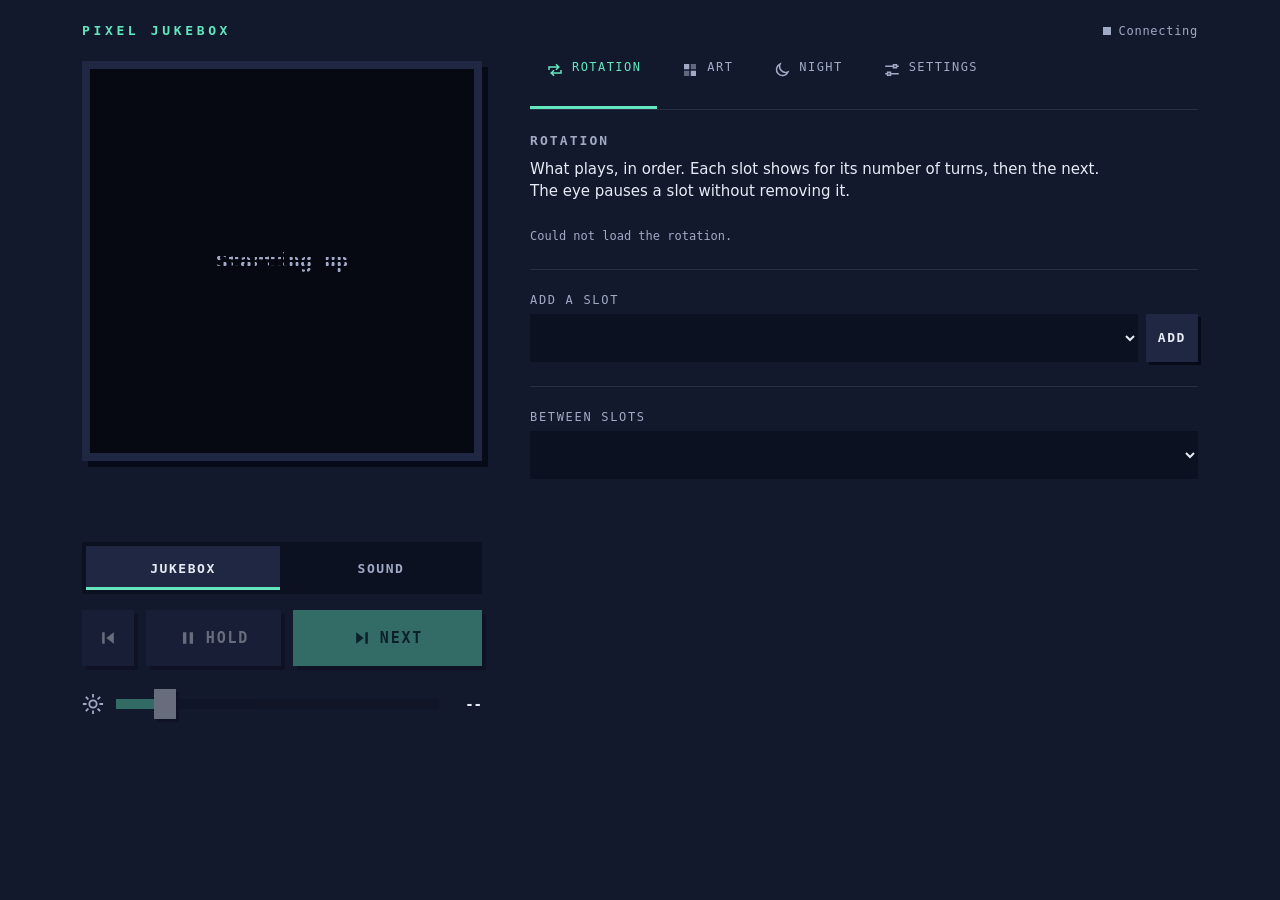
==== web/index.html @ 8061813f "Panel orientation in Settings: rotate and mirror (0.34.0) Backlog #8, reworked from auto-rotation: t" ====
<!doctype html>
<html lang="en">
<head>
<meta charset="utf-8">
<meta name="viewport" content="width=device-width,initial-scale=1,viewport-fit=cover">
<meta name="theme-color" content="#141a2e">
<title>Pixel Jukebox</title>
<style>
:root{
  --bg:oklch(0.22 0.04 270);--panel:oklch(0.28 0.05 270);--edge:oklch(0.15 0.03 270);
  --ink:oklch(0.94 0.015 270);--dim:oklch(0.74 0.04 270);
  --accent:oklch(0.84 0.13 170);--accent-ink:oklch(0.27 0.05 180);
  --held:oklch(0.58 0.2 355);--led:oklch(0.14 0.02 270);
  --sunk:oklch(0.18 0.035 270);--line:oklch(0.31 0.045 270);
  --mono:ui-monospace,"Cascadia Mono","SF Mono",Menlo,Consolas,monospace;
  --sans:system-ui,-apple-system,"Segoe UI",sans-serif;
  --s1:4px;--s2:8px;--s3:12px;--s4:16px;--s5:24px;--s6:32px;--s7:48px;
  --tabbar:64px;
  --ease:cubic-bezier(.22,1,.36,1);
}
*{box-sizing:border-box}
[hidden]{display:none!important}
html{-webkit-text-size-adjust:100%}
body{margin:0;min-height:100dvh;background:var(--bg);color:var(--ink);font:16px/1.45 var(--sans)}
:focus-visible{outline:3px solid var(--accent);outline-offset:3px}
button,select,input{font:inherit;color:inherit}
h2{margin:0;font:700 13px/1 var(--mono);letter-spacing:.16em;text-transform:uppercase;color:var(--dim)}
p{margin:0}

/* ---- frame ------------------------------------------------------------------ */
.app{display:grid;align-content:start;min-height:100dvh;max-width:560px;margin:0 auto;
  padding:0 var(--s4) calc(var(--tabbar) + env(safe-area-inset-bottom) + var(--s5))}
.top{display:flex;justify-content:space-between;align-items:center;gap:var(--s4);
  padding:calc(var(--s3) + env(safe-area-inset-top)) 0 var(--s3)}
.mark{margin:0;font:700 13px/1 var(--mono);letter-spacing:.28em;text-transform:uppercase;color:var(--accent)}
.link{display:inline-flex;align-items:center;gap:var(--s2);font:12px/1 var(--mono);letter-spacing:.06em;color:var(--dim)}
.link i{width:8px;height:8px;background:var(--dim)}
.live .link i{background:var(--accent)}
.lost .link{color:var(--ink)}
.lost .link i{background:var(--held)}

/* ---- panels ----------------------------------------------------------------- */
.panel{display:none}
.panel.on{display:grid;align-content:start;gap:var(--s5);animation:in 180ms var(--ease)}
@keyframes in{from{opacity:0}to{opacity:1}}
.section{display:grid;gap:var(--s3)}
.section+.section{padding-top:var(--s5);border-top:1px solid var(--line)}
.note{min-height:1.4em;font:12px/1.5 var(--mono);color:var(--dim)}
.lead{max-width:62ch;font-size:15px;line-height:1.45}

/* ---- now playing ------------------------------------------------------------ */
.now.on{gap:var(--s4)}
.screen{justify-self:center;width:min(100%,380px);padding:var(--s2);background:var(--panel);box-shadow:6px 6px 0 var(--edge)}
.led{position:relative;width:100%;aspect-ratio:1;background:var(--led);display:grid;place-items:center;overflow:hidden}
.led img{position:absolute;inset:0;width:100%;height:100%;image-rendering:pixelated;object-fit:contain}
.led p{padding:0 8%;text-align:center;font:700 clamp(15px,4.6vw,20px)/1.3 var(--mono);color:var(--dim)}
.led p.clock{font-size:clamp(44px,15vw,64px);color:var(--accent);letter-spacing:.04em}
.led::after{content:"";position:absolute;inset:0;pointer-events:none;
  background:radial-gradient(circle,transparent 0 40%,var(--led) 58%) 0 0/calc(100%/64) calc(100%/64)}
.pause{position:absolute;top:3%;right:3%;display:none;gap:4px}
.pause i{width:6px;height:16px;background:var(--ink)}
.held .pause{display:flex}
.lost .led img{opacity:.35}
.meta{display:flex;align-items:flex-start;justify-content:space-between;gap:var(--s3)}
.meta>div{min-width:0}
.who{font-size:24px;font-weight:700;line-height:1.15;overflow-wrap:anywhere}
.sub{margin-top:var(--s1);font:13px/1.35 var(--mono);color:var(--dim)}

/* ---- controls ----------------------------------------------------------------- */
.key{display:inline-flex;align-items:center;justify-content:center;gap:var(--s2);min-height:56px;padding:0 var(--s4);
  border:0;border-radius:0;cursor:pointer;background:var(--panel);color:var(--ink);box-shadow:4px 4px 0 var(--edge);text-decoration:none;
  font:700 15px/1 var(--mono);letter-spacing:.12em;text-transform:uppercase;
  transition:transform 120ms var(--ease),box-shadow 120ms var(--ease),background-color 150ms}
.key svg{width:20px;height:20px}
.key:active{transform:translate(4px,4px);box-shadow:0 0 0 var(--edge)}
.key.go{background:var(--accent);color:var(--accent-ink)}
.key.on,.key.armed{background:var(--held);color:var(--ink)}
.key.small{min-height:44px;padding:0 var(--s3);font-size:13px;box-shadow:3px 3px 0 var(--edge)}
.key.small:active{transform:translate(3px,3px)}
.key:disabled,.icon:disabled{opacity:.4;cursor:default;transform:none}
.key:disabled{box-shadow:4px 4px 0 var(--edge)}
@media (hover:hover){.key:not(:disabled):hover{filter:brightness(1.08)}}
.keys{display:grid;grid-template-columns:auto 1fr 1.4fr;gap:var(--s3)}
.ovr{display:flex;align-items:center;justify-content:space-between;gap:var(--s3);padding:var(--s3);background:var(--sunk)}
.ovr .what b{display:block}
.ovr .what small{font:12px/1.4 var(--mono);color:var(--dim)}
.icon{display:inline-grid;place-items:center;min-width:44px;min-height:44px;padding:0;border:0;border-radius:0;
  background:none;color:var(--ink);cursor:pointer}
.icon svg{width:22px;height:22px}
.heart{flex:none;min-width:52px;min-height:52px;background:var(--panel);box-shadow:3px 3px 0 var(--edge)}
.heart[aria-pressed=true]{background:var(--held)}
.heart svg{width:26px;height:26px}
.seg{display:grid;grid-auto-columns:1fr;grid-auto-flow:column;gap:var(--s1);padding:var(--s1);background:var(--sunk)}
.seg button{min-height:44px;border:0;border-radius:0;background:none;cursor:pointer;color:var(--dim);
  font:700 13px/1 var(--mono);letter-spacing:.12em;text-transform:uppercase}
.seg button[aria-pressed=true]{background:var(--panel);color:var(--ink);box-shadow:inset 0 -3px 0 var(--accent)}
.seg button:disabled{cursor:default}
.chips{display:flex;flex-wrap:wrap;gap:var(--s2)}
.cap{font:12px/1 var(--mono);letter-spacing:.14em;text-transform:uppercase;color:var(--dim)}
.chips button{min-height:44px;padding:0 var(--s3);border:0;border-radius:0;cursor:pointer;background:var(--sunk);color:var(--dim);font:13px/1 var(--mono)}
.chips button[aria-pressed=true]{background:var(--panel);color:var(--ink);box-shadow:inset 0 -3px 0 var(--accent)}
.dial{display:grid;grid-template-columns:auto 1fr 3ch;align-items:center;gap:var(--s3)}
.dial svg{width:22px;height:22px;color:var(--dim)}
.dial output{font:700 14px/1 var(--mono);text-align:right}
input[type=range]{appearance:none;-webkit-appearance:none;width:100%;height:44px;margin:0;background:none;cursor:pointer}
input[type=range]::-webkit-slider-runnable-track{height:10px;background:linear-gradient(to right,var(--accent) var(--v,12%),var(--sunk) 0)}
input[type=range]::-moz-range-track{height:10px;background:var(--sunk)}
input[type=range]::-moz-range-progress{height:10px;background:var(--accent)}
input[type=range]::-webkit-slider-thumb{-webkit-appearance:none;width:22px;height:30px;margin-top:-10px;background:var(--ink);box-shadow:3px 3px 0 var(--edge)}
input[type=range]::-moz-range-thumb{width:22px;height:30px;border:0;border-radius:0;background:var(--ink);box-shadow:3px 3px 0 var(--edge)}
input[type=range]:disabled{opacity:.4}
select,input[type=text],input[type=time],input[type=password]{width:100%;min-height:48px;padding:0 var(--s3);border:0;border-radius:0;background:var(--sunk);font-size:16px;color-scheme:dark}
input::placeholder{color:var(--dim)}
.field{display:grid;gap:var(--s2)}
.field>label{font:12px/1 var(--mono);letter-spacing:.14em;text-transform:uppercase;color:var(--dim)}
.row{display:flex;align-items:center;justify-content:space-between;gap:var(--s4);min-height:48px}
.what{display:grid;gap:2px;min-width:0}
.what b{font-weight:600}
.what small{font:12px/1.35 var(--mono);color:var(--dim)}
.switch{position:relative;flex:none;width:60px;height:34px;padding:0;border:0;border-radius:0;cursor:pointer;background:var(--sunk);
  box-shadow:inset 0 0 0 2px var(--line);transition:background-color 150ms}
.switch::after{content:"";position:absolute;top:5px;left:5px;width:24px;height:24px;background:var(--dim);
  transition:transform 180ms var(--ease),background-color 150ms}
.switch[aria-checked=true]{background:var(--accent-ink);box-shadow:inset 0 0 0 2px var(--accent)}
.switch[aria-checked=true]::after{transform:translateX(26px);background:var(--accent)}
.switch:disabled{opacity:.4;cursor:default}
.facts{display:grid;grid-template-columns:auto 1fr;gap:var(--s2) var(--s4);margin:0;font:13px/1.4 var(--mono)}
.facts dt{color:var(--dim)}
.facts dd{margin:0;overflow-wrap:anywhere}
.pair{display:grid;grid-template-columns:1fr 1fr;gap:var(--s3)}
.add{display:flex;gap:var(--s2)}
.add>select{flex:1;min-width:0}
.add .key{flex:none;min-height:48px}

/* ---- rotation rows --------------------------------------------------------------- */
.slots{list-style:none;margin:0;padding:0;display:grid}
.slots li{display:grid;grid-template-columns:44px minmax(0,1fr) auto;align-items:center;gap:var(--s2);
  padding:var(--s2) 0;border-bottom:1px solid var(--line)}
.slots .nm{display:grid;gap:2px}
.slots .nm b{font-size:15px;line-height:1.25;overflow-wrap:anywhere}
.slots .nm small{font:12px/1.35 var(--mono);color:var(--dim)}
.slots .nm small.bad{color:var(--ink)}
.slots .tools{display:flex;gap:2px}
.slots .tools .icon{min-width:40px;background:var(--sunk)}
.slots li.paused .nm{opacity:.45}
.slots li.paused .eye{color:var(--dim)}

/* ---- saved art ------------------------------------------------------------------ */
.grid{list-style:none;margin:0;padding:0;display:grid;gap:var(--s3);grid-template-columns:repeat(auto-fill,minmax(96px,1fr))}
.tile{display:grid;gap:6px;width:100%;padding:6px;border:0;border-radius:0;cursor:pointer;text-align:left;
  background:var(--panel);box-shadow:3px 3px 0 var(--edge);transition:box-shadow 120ms var(--ease)}
.tile .pic{position:relative;aspect-ratio:1;background:var(--led)}
.tile img{position:absolute;inset:0;width:100%;height:100%;image-rendering:pixelated;object-fit:contain}
.tile span{font:12px/1.2 var(--mono);color:var(--dim);overflow:hidden;text-overflow:ellipsis;white-space:nowrap}
.tile[aria-pressed=true]{box-shadow:inset 0 0 0 3px var(--accent)}
.tile.playing .pic::after{content:"On panel";position:absolute;left:0;top:0;padding:3px 5px;
  font:700 10px/1 var(--mono);letter-spacing:.06em;text-transform:uppercase;color:var(--accent-ink);background:var(--accent)}
.pick{position:sticky;bottom:calc(var(--tabbar) + env(safe-area-inset-bottom) + var(--s2));z-index:25;
  display:grid;grid-template-columns:minmax(0,1fr) auto;grid-template-areas:"what shut" "acts acts";gap:var(--s3);
  padding:var(--s3) var(--s4);background:var(--panel);box-shadow:0 0 0 1px var(--line),4px 4px 0 var(--edge)}
.pick .what{grid-area:what}
.pick .what b{overflow:hidden;text-overflow:ellipsis;white-space:nowrap}
.pick .acts{grid-area:acts;display:grid;grid-template-columns:1fr 1fr;gap:var(--s2)}
.pick .icon{grid-area:shut;align-self:start}
@media (min-width:600px){
  .pick{grid-template-columns:minmax(0,1fr) auto auto;grid-template-areas:"what acts shut";align-items:center}
  .pick .acts{grid-template-columns:auto auto}
}

/* ---- mini-player and tab bar (phone) --------------------------------------------- */
.mini{position:sticky;top:0;z-index:20;display:none;grid-template-columns:44px minmax(0,1fr) auto auto auto;align-items:center;
  gap:var(--s3);margin:0 calc(-1 * var(--s4)) var(--s4);padding:var(--s2) var(--s4);background:var(--panel);box-shadow:0 4px 0 var(--edge)}
.mini.show{display:grid}
.thumb{position:relative;width:44px;height:44px;background:var(--led);overflow:hidden;display:grid;place-items:center}
.thumb img{position:absolute;inset:0;width:100%;height:100%;image-rendering:pixelated;object-fit:contain}
.thumb svg{width:20px;height:20px;color:var(--dim)}
.mini .t{min-width:0}
.mini .t b{display:block;font-size:15px;white-space:nowrap;overflow:hidden;text-overflow:ellipsis}
.mini .t small{display:block;font:12px/1.3 var(--mono);color:var(--dim);white-space:nowrap;overflow:hidden;text-overflow:ellipsis}
.mini .icon{background:var(--sunk)}
.mini .icon[aria-pressed=true]{background:var(--held)}
.mini .icon.go{background:var(--accent);color:var(--accent-ink)}
.tabs{position:fixed;left:0;right:0;bottom:0;z-index:30;display:grid;grid-template-columns:repeat(5,1fr);
  padding:0 0 env(safe-area-inset-bottom);background:var(--panel);box-shadow:0 -4px 0 var(--edge)}
.tabs button{display:grid;justify-items:center;align-content:center;gap:4px;min-height:var(--tabbar);border:0;border-radius:0;
  background:none;cursor:pointer;color:var(--dim);font:11px/1 var(--mono);letter-spacing:.06em;text-transform:uppercase}
.tabs svg{width:22px;height:22px}
.tabs button[aria-selected=true]{color:var(--accent);box-shadow:inset 0 3px 0 var(--accent)}

/* ---- wide screens: now playing on the left, the rest on the right ------------------ */
@media (min-width:900px){
  .app{max-width:1180px;padding:0 var(--s6) var(--s7);grid-template-columns:minmax(340px,400px) minmax(0,1fr);
    grid-template-areas:"top top" "now tabs" "now main";grid-template-rows:auto auto 1fr;column-gap:var(--s7)}
  .top{grid-area:top;padding:var(--s5) 0}
  .now,.now.on{grid-area:now;display:grid;align-content:start;align-self:start;position:sticky;top:var(--s5);gap:var(--s4)}
  .tabs{grid-area:tabs;position:static;display:flex;gap:var(--s2);margin-bottom:var(--s5);padding:0;
    background:none;box-shadow:none;border-bottom:1px solid var(--line)}
  .tabs button{display:flex;gap:var(--s2);min-height:48px;padding:0 var(--s4);font-size:12px;letter-spacing:.12em}
  .tabs svg{width:18px;height:18px}
  .tabs button[aria-selected=true]{box-shadow:inset 0 -3px 0 var(--accent)}
  #t-now{display:none}
  .panel:not(.now){grid-area:main}
  .mini,.mini.show{display:none}
  .screen{width:100%}
  .grid{grid-template-columns:repeat(auto-fill,minmax(120px,1fr))}
  .pick{bottom:var(--s4)}
}
/* ---- the PIN: sign-in in place of the page, and its settings ---------------------- */
.gate{display:none;max-width:420px;margin:0 auto;align-content:start;gap:var(--s4);
  padding:calc(var(--s3) + env(safe-area-inset-top)) var(--s4) var(--s6)}
.locked .app{display:none}
.locked .gate{display:grid}
.gate .mark{padding:var(--s3) 0 var(--s5)}
.gate .title{margin:0;font:700 26px/1.15 var(--sans);letter-spacing:0;text-transform:none;color:var(--ink)}
.gate form{display:grid;gap:var(--s4);margin-top:var(--s2)}
.gate .key{width:100%}
input.pin{font:700 22px/1 var(--mono);letter-spacing:.3em}
.pins{display:grid;gap:var(--s3)}
.bar{height:10px;background:var(--sunk)}
.view{display:grid;gap:var(--s3);margin-top:var(--s2)}
.bar i{display:block;width:0;height:100%;background:var(--accent);transition:width 200ms var(--ease)}
.pinkeys{display:flex;flex-wrap:wrap;gap:var(--s3)}
@media (prefers-reduced-motion:reduce){*{animation:none!important;transition:none!important}}
</style>
</head>
<body>
<svg width="0" height="0" style="position:absolute" aria-hidden="true">
  <defs>
    <symbol id="i-play" viewBox="0 0 24 24"><rect x="4" y="4" width="16" height="16" fill="none" stroke="currentColor" stroke-width="2"/><path d="M10 8.5v7l5.5-3.5z" fill="currentColor"/></symbol>
    <symbol id="i-loop" viewBox="0 0 24 24" fill="none" stroke="currentColor" stroke-width="2" stroke-linecap="square"><path d="M4 11V8h13M14 5l3 3-3 3M20 13v3H7M10 19l-3-3 3-3"/></symbol>
    <symbol id="i-art" viewBox="0 0 24 24" fill="currentColor"><rect x="4" y="4" width="7" height="7"/><rect x="13" y="4" width="7" height="7" opacity=".55"/><rect x="4" y="13" width="7" height="7" opacity=".55"/><rect x="13" y="13" width="7" height="7"/></symbol>
    <symbol id="i-moon" viewBox="0 0 24 24" fill="none" stroke="currentColor" stroke-width="2"><path d="M20 14.5A8 8 0 0 1 9.5 4a8 8 0 1 0 10.5 10.5z"/></symbol>
    <symbol id="i-gear" viewBox="0 0 24 24" fill="none" stroke="currentColor" stroke-width="2" stroke-linecap="square"><path d="M4 7h10M18 7h2M4 17h2M10 17h10"/><rect x="14" y="5" width="4" height="4"/><rect x="6" y="15" width="4" height="4"/></symbol>
    <symbol id="i-next" viewBox="0 0 24 24" fill="currentColor"><path d="M5 5l9 7-9 7zM16 5h3v14h-3z"/></symbol>
    <symbol id="i-back" viewBox="0 0 24 24" fill="currentColor"><path d="M19 5l-9 7 9 7zM8 5H5v14h3z"/></symbol>
    <symbol id="i-hold" viewBox="0 0 24 24" fill="currentColor"><path d="M6 5h4v14H6zM14 5h4v14h-4z"/></symbol>
    <symbol id="i-heart" viewBox="0 0 24 24" fill="none" stroke="currentColor" stroke-width="2" stroke-linejoin="round"><path d="M12 20s-8-5-8-11a4.5 4.5 0 0 1 8-2.8A4.5 4.5 0 0 1 20 9c0 6-8 11-8 11z"/></symbol>
    <symbol id="i-heart-on" viewBox="0 0 24 24" fill="currentColor"><path d="M12 20s-8-5-8-11a4.5 4.5 0 0 1 8-2.8A4.5 4.5 0 0 1 20 9c0 6-8 11-8 11z"/></symbol>
    <symbol id="i-sun" viewBox="0 0 24 24" fill="none" stroke="currentColor" stroke-width="2" stroke-linecap="square"><circle cx="12" cy="12" r="4"/><path d="M12 2v2M12 20v2M2 12h2M20 12h2M4.9 4.9l1.4 1.4M17.7 17.7l1.4 1.4M4.9 19.1l1.4-1.4M17.7 6.3l1.4-1.4"/></symbol>
    <symbol id="i-eye" viewBox="0 0 24 24" fill="none" stroke="currentColor" stroke-width="2" stroke-linejoin="round"><path d="M2 12s3.6-7 10-7 10 7 10 7-3.6 7-10 7S2 12 2 12z"/><circle cx="12" cy="12" r="3"/></symbol>
    <symbol id="i-eye-off" viewBox="0 0 24 24" fill="none" stroke="currentColor" stroke-width="2" stroke-linecap="round" stroke-linejoin="round"><path d="M3 3l18 18M10.6 5.1A10 10 0 0 1 12 5c6.4 0 10 7 10 7a17 17 0 0 1-3.2 4.1M6.6 6.6C3.8 8.4 2 12 2 12s3.6 7 10 7a9.7 9.7 0 0 0 5.4-1.6M9.9 9.9a3 3 0 0 0 4.2 4.2"/></symbol>
    <symbol id="i-up" viewBox="0 0 24 24" fill="none" stroke="currentColor" stroke-width="2" stroke-linecap="square"><path d="M12 19V6M6 11l6-6 6 6"/></symbol>
    <symbol id="i-minus" viewBox="0 0 24 24" fill="none" stroke="currentColor" stroke-width="2.5"><path d="M6 12h12"/></symbol>
    <symbol id="i-plus" viewBox="0 0 24 24" fill="none" stroke="currentColor" stroke-width="2.5"><path d="M6 12h12M12 6v12"/></symbol>
    <symbol id="i-x" viewBox="0 0 24 24" fill="none" stroke="currentColor" stroke-width="2.5"><path d="M6 6l12 12M18 6L6 18"/></symbol>
  </defs>
</svg>

<main class="gate" id="gate" aria-labelledby="gatetitle">
  <h1 class="mark">Pixel Jukebox</h1>
  <h2 class="title" id="gatetitle">Enter the PIN</h2>
  <p class="lead">This panel has a PIN. Enter it once and this browser stays signed in.</p>
  <form id="gateform">
    <div class="field">
      <label for="gatepin">PIN</label>
      <input class="pin" id="gatepin" type="password" inputmode="numeric" pattern="[0-9]*" maxlength="8" autocomplete="current-password" required>
    </div>
    <button class="key go" id="gatego">Unlock</button>
  </form>
  <p class="note" id="gatenote" role="status"></p>
  <p class="note">Forgot it? Hold the button on the back of the panel for 5 seconds, join the Pixel-Jukebox Wi-Fi network and tick "Also remove the control-page PIN".</p>
</main>

<div class="app" id="app">
  <header class="top">
    <h1 class="mark">Pixel Jukebox</h1>
    <span class="link" role="status"><i aria-hidden="true"></i><span id="link">Connecting</span></span>
  </header>

  <!-- Phone only: what is playing, with Hold and Next, above every tab but Now. -->
  <div class="mini" id="mini" aria-label="Now playing">
    <div class="thumb"><img id="mart" alt="" hidden><svg aria-hidden="true"><use href="#i-play"/></svg></div>
    <div class="t"><b id="mwho">&nbsp;</b><small id="msub">&nbsp;</small></div>
    <button class="icon" id="mback" aria-label="Back" disabled><svg aria-hidden="true"><use href="#i-back"/></svg></button>
    <button class="icon" id="mhold" aria-pressed="false" aria-label="Hold" disabled><svg aria-hidden="true"><use href="#i-hold"/></svg></button>
    <button class="icon go" id="mnext" aria-label="Next" disabled><svg aria-hidden="true"><use href="#i-next"/></svg></button>
  </div>

  <section class="panel now on" id="p-now" role="tabpanel" aria-labelledby="t-now">
    <div class="screen">
      <div class="led" id="led">
        <img id="art" alt="" hidden>
        <p id="msg">Starting up</p>
        <span class="pause" aria-hidden="true"><i></i><i></i></span>
      </div>
    </div>
    <div class="meta">
      <div>
        <p class="who" id="who">&nbsp;</p>
        <p class="sub" id="sub">&nbsp;</p>
      </div>
      <button class="icon heart" id="like" aria-pressed="false" aria-label="Like on Makapix" hidden><svg aria-hidden="true"><use id="likeicon" href="#i-heart"/></svg></button>
    </div>
    <div class="seg" role="group" aria-label="Mode">
      <button id="mrot" aria-pressed="true" disabled>Jukebox</button>
      <button id="msnd" aria-pressed="false" disabled>Sound</button>
    </div>
    <div class="chips" id="viz" role="group" aria-label="Visualizer" hidden></div>
    <div class="ovr" id="ovr" hidden>
      <span class="what"><b id="ovrlabel">&nbsp;</b><small id="ovrfrom">&nbsp;</small></span>
      <button class="key small" id="ovroff">Back to rotation</button>
    </div>
    <div class="keys" id="rotkeys">
      <button class="key" id="back" aria-label="Back to the artwork before" disabled><svg aria-hidden="true"><use href="#i-back"/></svg></button>
      <button class="key" id="hold" aria-pressed="false" disabled><svg aria-hidden="true"><use href="#i-hold"/></svg><span id="holdtext">Hold</span></button>
      <button class="key go" id="next" disabled><svg aria-hidden="true"><use href="#i-next"/></svg>Next</button>
    </div>
    <div class="dial">
      <svg aria-hidden="true"><use href="#i-sun"/></svg>
      <input id="bri" type="range" min="0" max="255" step="1" value="32" aria-label="Brightness" disabled>
      <output id="briv" for="bri">--</output>
    </div>
    <p class="note" id="nownote" role="status"></p>
  </section>

  <nav class="tabs" role="tablist" aria-label="Sections">
    <button role="tab" id="t-now" aria-controls="p-now" aria-selected="true"><svg aria-hidden="true"><use href="#i-play"/></svg>Now</button>
    <button role="tab" id="t-rot" aria-controls="p-rot" aria-selected="false" tabindex="-1"><svg aria-hidden="true"><use href="#i-loop"/></svg>Rotation</button>
    <button role="tab" id="t-art" aria-controls="p-art" aria-selected="false" tabindex="-1"><svg aria-hidden="true"><use href="#i-art"/></svg>Art</button>
    <button role="tab" id="t-night" aria-controls="p-night" aria-selected="false" tabindex="-1"><svg aria-hidden="true"><use href="#i-moon"/></svg>Night</button>
    <button role="tab" id="t-set" aria-controls="p-set" aria-selected="false" tabindex="-1"><svg aria-hidden="true"><use href="#i-gear"/></svg>Settings</button>
  </nav>

  <section class="panel" id="p-rot" role="tabpanel" aria-labelledby="t-rot">
    <div class="section">
      <h2>Rotation</h2>
      <p class="lead">What plays, in order. Each slot shows for its number of turns, then the next. The eye pauses a slot without removing it.</p>
      <ol class="slots" id="rows"></ol>
      <p class="note" id="rotnote" role="status"></p>
    </div>
    <div class="section">
      <div class="field">
        <label for="kind">Add a slot</label>
        <div class="add">
          <select id="kind"></select>
          <button class="key small" id="add">Add</button>
        </div>
        <input id="chval" type="text" autocomplete="off" autocapitalize="off" spellcheck="false" aria-label="Name or hashtag" hidden>
      </div>
    </div>
    <div class="section">
      <div class="field">
        <label for="trans">Between slots</label>
        <select id="trans"></select>
      </div>
    </div>
  </section>

  <section class="panel" id="p-art" role="tabpanel" aria-labelledby="t-art">
    <div class="section">
      <h2>Art</h2>
      <div class="seg" role="group" aria-label="Collection">
        <button id="vmine" aria-pressed="true" aria-controls="v-mine">My uploads</button>
        <button id="vsaved" aria-pressed="false" aria-controls="v-saved">Saved art</button>
        <button id="vstarter" aria-pressed="false" aria-controls="v-starter">Built-in</button>
      </div>
      <div class="view" id="v-mine">
        <p class="lead" id="upsum">&nbsp;</p>
        <div class="pinkeys" id="upkeys">
          <label class="key small go" for="upfile" id="uplabel">Upload GIFs</label>
          <input id="upfile" type="file" accept=".gif,image/gif" multiple hidden>
          <button class="key small" id="upplay" hidden>Play my uploads</button>
        </div>
        <div class="bar" id="upbar" hidden><i id="upfill"></i></div>
        <ul class="grid" id="upgrid" aria-label="My uploads"></ul>
        <p class="note" id="upnote" role="status"></p>
      </div>
      <div class="view" id="v-saved" hidden>
        <p class="lead" id="artsum">&nbsp;</p>
        <ul class="grid" id="grid" aria-label="Saved artworks"></ul>
        <p class="note" id="artnote" role="status"></p>
        <div class="pinkeys">
          <button class="key small" id="more" hidden>Show more</button>
          <button class="key small" id="clear" hidden>Clear saved art</button>
        </div>
      </div>
      <div class="view" id="v-starter" hidden>
        <p class="lead" id="stsum">&nbsp;</p>
        <div class="pinkeys">
          <button class="key small" id="stplay" hidden>Play built-in art</button>
        </div>
        <ul class="grid" id="stgrid" aria-label="Built-in art"></ul>
        <p class="note" id="stnote" role="status"></p>
      </div>
    </div>
    <div class="pick" id="pick" hidden>
      <span class="what"><b id="pwho">&nbsp;</b><small id="psub">&nbsp;</small></span>
      <span class="acts">
        <button class="key small go" id="pshow">Show now</button>
        <button class="key small" id="pdrop">Remove</button>
      </span>
      <button class="icon" id="pclose" aria-label="Close"><svg aria-hidden="true"><use href="#i-x"/></svg></button>
    </div>
  </section>

  <section class="panel" id="p-night" role="tabpanel" aria-labelledby="t-night">
    <div class="section">
      <h2>Night</h2>
      <p class="lead" id="nightnote" role="status">&nbsp;</p>
      <div class="row">
        <span class="what" id="nightlabel"><b>Night schedule</b><small>Dim, clock only or off between two times</small></span>
        <button class="switch" id="nighton" role="switch" aria-checked="false" aria-labelledby="nightlabel"></button>
      </div>
    </div>
    <div class="section">
      <div class="pair">
        <div class="field"><label for="nstart">From</label><input id="nstart" type="time" required></div>
        <div class="field"><label for="nend">Until</label><input id="nend" type="time" required></div>
      </div>
      <div class="field">
        <label for="naction">At night</label>
        <select id="naction">
          <option value="dim">Dim the art</option>
          <option value="clock">Show only the clock</option>
          <option value="off">Turn the panel off</option>
        </select>
      </div>
      <div class="field" id="nlevelbox">
        <label for="nlevel">Night brightness</label>
        <div class="dial">
          <svg aria-hidden="true"><use href="#i-moon"/></svg>
          <input id="nlevel" type="range" min="1" max="128" step="1" value="8">
          <output id="nlevelv" for="nlevel">--</output>
        </div>
      </div>
    </div>
  </section>

  <section class="panel" id="p-set" role="tabpanel" aria-labelledby="t-set">
    <div class="section">
      <h2>Display</h2>
      <div class="row">
        <span class="what" id="photolabel"><b>Photo mode</b><small id="hz">Redraws faster, so cameras film without dark bands</small></span>
        <button class="switch" id="photo" role="switch" aria-checked="false" aria-labelledby="photolabel" disabled></button>
      </div>
      <p class="note" id="photonote" role="status"></p>
      <div class="field">
        <span class="cap" id="rotlabel">Rotation</span>
        <div class="chips" id="rotate" role="group" aria-labelledby="rotlabel">
          <button data-deg="0" aria-pressed="false">0°</button><button data-deg="90" aria-pressed="false">90°</button><button data-deg="180" aria-pressed="false">180°</button><button data-deg="270" aria-pressed="false">270°</button>
        </div>
        <p class="note">Turns the picture clockwise, for however the panel sits in its case.</p>
      </div>
      <div class="row">
        <span class="what" id="mirrorlabel"><b>Mirror</b><small>Swaps left and right, for a live stream or a mirror</small></span>
        <button class="switch" id="mirror" role="switch" aria-checked="false" aria-labelledby="mirrorlabel" disabled></button>
      </div>
      <p class="note" id="orientnote" role="status"></p>
      <div class="field">
        <span class="cap" id="testlabel">Test pattern</span>
        <div class="chips" id="tests" role="group" aria-labelledby="testlabel"></div>
        <div><button class="key small" id="testoff" hidden>Back to art</button></div>
        <p class="note">Dark steps should get brighter band by band, with none darker than the one before. Shown until Back to art, Next, or ten minutes.</p>
      </div>
    </div>
    <div class="section">
      <h2>Makapix</h2>
      <div class="row">
        <span class="what" id="viewslabel"><b>Report views</b><small>Artists see how often their work is shown</small></span>
        <button class="switch" id="views" role="switch" aria-checked="true" aria-labelledby="viewslabel"></button>
      </div>
      <div class="row">
        <span class="what" id="livelabel"><b>Live on makapix.club</b><small>Shows the panel online and lets the website send it art, Next and Back</small></span>
        <button class="switch" id="live" role="switch" aria-checked="true" aria-labelledby="livelabel"></button>
      </div>
      <dl class="facts" id="mkfacts"></dl>
      <p class="note" id="viewsnote" role="status"></p>
    </div>
    <div class="section">
      <h2>PIN</h2>
      <p class="lead" id="pinlead">&nbsp;</p>
      <div class="pins">
        <div class="field" id="pincurbox" hidden>
          <label for="pincur">Current PIN</label>
          <input class="pin" id="pincur" type="password" inputmode="numeric" pattern="[0-9]*" maxlength="8" autocomplete="current-password">
        </div>
        <div class="field">
          <label for="pinnew" id="pinnewlabel">New PIN, 4 to 8 digits</label>
          <input class="pin" id="pinnew" type="password" inputmode="numeric" pattern="[0-9]*" maxlength="8" autocomplete="new-password">
        </div>
      </div>
      <div class="pinkeys">
        <button class="key small go" id="pinset">Set PIN</button>
        <button class="key small" id="pinoff" hidden>Remove PIN</button>
        <button class="key small" id="signout" hidden>Sign out</button>
      </div>
      <p class="note" id="pinnote" role="status"></p>
    </div>
    <div class="section">
      <h2>Wi-Fi</h2>
      <p class="lead" id="wifinote">&nbsp;</p>
      <div><button class="key small" id="wifi">Change Wi-Fi</button></div>
    </div>
    <div class="section">
      <h2>Firmware</h2>
      <p class="lead" id="fwlead">&nbsp;</p>
      <div class="pinkeys">
        <label class="key small" for="fwfile">Choose firmware.bin</label>
        <input id="fwfile" type="file" accept=".bin,application/octet-stream" hidden>
        <button class="key small go" id="fwgo" disabled>Update</button>
      </div>
      <div class="bar" id="fwbar" hidden><i id="fwfill"></i></div>
      <p class="note" id="fwnote" role="status">Build with pio run, then pick .pio/build/waveshare-s3-rgb-matrix/firmware.bin.</p>
    </div>
    <div class="section">
      <h2>Card</h2>
      <dl class="facts" id="cardfacts"></dl>
      <p class="note" id="cardnote" role="status"></p>
    </div>
    <div class="section">
      <h2>Device</h2>
      <dl class="facts" id="devfacts"></dl>
      <div><button class="key small" id="restart">Restart panel</button></div>
      <p class="note" id="devnote" role="status"></p>
    </div>
  </section>
</div>

<script>
const $=id=>document.getElementById(id),API='/api/v1';
let st=null,timer=0,dragging=false,sendTimer=0,online=false,photoBusy=false,locked=false,updating=false,orientUntil=0;

async function call(method,path,body){
  const r=await fetch(API+path,{method,headers:body?{'Content-Type':'application/json'}:{},body:body?JSON.stringify(body):undefined});
  if(!r.ok){
    const e=new Error(r.status);e.status=r.status;
    try{e.reason=(await r.json()).error;}catch(x){}
    if((r.status==401||r.status==429)&&!path.startsWith('/auth'))lock(e.reason);
    throw e;
  }
  return r.json();
}
const store={get(k){try{return localStorage.getItem(k)||'';}catch(e){return '';}},set(k,v){try{localStorage.setItem(k,v);}catch(e){}}};

// Two taps for anything disruptive: the first arms the button, the second acts.
function twoTap(button,armedText,onArm,act){
  const idle=button.textContent;let armed=0;
  button.onclick=()=>{
    if(!armed){
      armed=setTimeout(()=>{armed=0;button.textContent=idle;button.classList.remove('armed');onArm(false);},5000);
      button.textContent=typeof armedText=='function'?armedText():armedText;button.classList.add('armed');onArm(true);return;
    }
    clearTimeout(armed);armed=0;button.classList.remove('armed');
    act(()=>{button.textContent=idle;});
  };
}

/* ---- tabs ------------------------------------------------------------------------- */
const TABS=['now','rot','art','night','set'];
const wide=matchMedia('(min-width:900px)');
let tab='now';
const loaders={rot:()=>{loadRot();loadTrans();},art:()=>loadArtTab(),night:()=>loadNight(),set:()=>{loadMk();loadPin();loadFw();loadCard();loadTests();showDevice();}};
function showTab(name,focus){
  if(!TABS.includes(name))name='now';
  if(wide.matches&&name=='now')name=store.get('jukebox.tab')||'rot';
  tab=name;
  TABS.forEach(t=>{
    const on=t==name,b=$('t-'+t);
    b.setAttribute('aria-selected',on);b.tabIndex=on?0:-1;
    if(t!='now')$('p-'+t).classList.toggle('on',on);
  });
  $('p-now').classList.toggle('on',name=='now'||wide.matches);
  $('mini').classList.toggle('show',name!='now');
  if(name!='now')store.set('jukebox.tab',name);
  history.replaceState(null,'',name=='now'?location.pathname:'#'+name);
  if(loaders[name])loaders[name]();
  if(focus)$('t-'+name).focus();
}
TABS.forEach(t=>{
  $('t-'+t).onclick=()=>showTab(t);
  $('t-'+t).onkeydown=e=>{
    if(e.key!='ArrowRight'&&e.key!='ArrowLeft')return;
    e.preventDefault();
    const shown=TABS.filter(x=>getComputedStyle($('t-'+x)).display!='none'),j=shown.indexOf(t);
    showTab(shown[(j+(e.key=='ArrowRight'?1:shown.length-1))%shown.length],true);
  };
});
wide.addEventListener('change',()=>showTab(tab));

/* ---- now playing ------------------------------------------------------------------- */
function uptime(s){
  const d=Math.floor(s/86400),h=Math.floor(s%86400/3600),m=Math.floor(s%3600/60);
  return d?d+'d '+h+'h':h?h+'h '+m+'m':m?m+'m':s+'s';
}
function artSrc(art){
  return art.starter?API+'/starter/'+art.starter.id+'.gif':art.upload?API+'/uploads/'+art.upload.id+'.gif':art.source=='card'?API+'/card/art/'+art.postId+'.gif':art.gifUrl;
}
function setImg(img,src){
  if(src){if(img.dataset.src!=src){img.dataset.src=src;img.src=src;}img.hidden=false;}
  else{img.hidden=true;img.removeAttribute('src');delete img.dataset.src;}
}

function render(){
  const app=$('app');
  app.classList.toggle('live',online);app.classList.toggle('lost',!online&&!!st);
  $('link').textContent=online?'Live':st?'Lost contact, retrying':'Connecting';
  for(const id of['back','hold','next','bri','mrot','msnd','like','mback','mhold','mnext'])$(id).disabled=!online;
  $('photo').disabled=!online||photoBusy;
  $('mirror').disabled=!online;
  $('rotate').querySelectorAll('button').forEach(b=>b.disabled=!online);
  $('viz').querySelectorAll('button').forEach(b=>b.disabled=!online);
  if(!st)return;

  const art=st.artwork,slot=st.slot.name,msg=$('msg'),night=st.night||{};
  let who=' ',sub=' ',text='';
  if(art&&art.starter){
    who=art.starter.title;sub=art.starter.credit+(art.channel?' · Starter art':' · Starter art, until there is Makapix art');
  }else if(art&&art.upload){
    who=art.upload.name;sub='Your upload';
  }else if(art){
    who=art.owner?'@'+art.owner:'Unknown artist';
    sub='Makapix post '+art.postId+(art.source=='card'?', from the card':art.channel&&art.channel!='Everything'?' · '+art.channel:'');
  }else if(night.panel=='off'){text='Off for the night';who='Night';sub='Next wakes it for a while';}
  else if(st.mode=='sound'){const v=(vizList.find(x=>x.name==st.visualizer)||{label:'Sound'}).label;text=v;who=v;sub='Listening to the room';}
  else if(slot=='test'){text='Test pattern';who='Test pattern';sub='Back to art in Settings, or Next';}
  else if(slot=='clock'){text=new Date().toLocaleTimeString([],{hour:'numeric',minute:'2-digit'}).replace(/\s?[AP]M/i,'');who='Clock';sub=night.panel=='clock'?'Clock only, for the night':'Back to the art in a moment';}
  else if(slot=='makapix'){text='Code on the panel';who='Waiting to be linked';sub='Enter the code at makapix.club';}
  else{text='Between pieces';}
  setImg($('art'),art?artSrc(art):'');setImg($('mart'),art?artSrc(art):'');
  if(art)$('art').alt=art.starter?art.starter.title+', by '+art.starter.credit:art.upload?'Your upload '+art.upload.name:'Artwork by '+(art.owner||'an unknown artist');
  msg.hidden=!!art;msg.textContent=text;msg.className=!art&&slot=='clock'?'clock':'';
  $('who').textContent=$('mwho').textContent=who;
  $('sub').textContent=$('msub').textContent=sub;

  const like=$('like');like.hidden=!art||!!art.upload||!!art.starter; // neither is on Makapix
  const ovr=st.channelOverride;
  $('ovr').hidden=!ovr;
  if(ovr){
    $('ovrlabel').textContent='Playing '+channelLabel(ovr.channel);
    $('ovrfrom').textContent=ovr.from=='makapix.club'?'Chosen on makapix.club, in place of your rotation':'In place of your rotation, for now';
  }
  if(art){
    like.setAttribute('aria-pressed',!!art.liked);
    like.setAttribute('aria-label',(art.liked?'Unlike':'Like')+' on Makapix');
    $('likeicon').setAttribute('href',art.liked?'#i-heart-on':'#i-heart');
  }

  const snd=st.mode=='sound';
  $('mrot').setAttribute('aria-pressed',!snd);$('msnd').setAttribute('aria-pressed',snd);
  $('rotkeys').hidden=snd;$('viz').hidden=!snd;
  $('viz').querySelectorAll('button').forEach(b=>b.setAttribute('aria-pressed',b.dataset.name==st.visualizer));

  const held=st.slot.held;
  $('led').classList.toggle('held',held);
  $('hold').setAttribute('aria-pressed',held);$('hold').classList.toggle('on',held);$('holdtext').textContent=held?'Held':'Hold';
  $('mhold').setAttribute('aria-pressed',held);$('mhold').setAttribute('aria-label',held?'Release':'Hold');
  $('mback').hidden=$('mhold').hidden=$('mnext').hidden=snd;

  if(!dragging)showBrightness(st.brightness);
  $('nownote').textContent=night.overridden?'Night schedule paused by hand for a while.':
    night.active?'Night: '+(night.panel=='off'?'the panel is off.':night.panel=='clock'?'clock only.':'dimmed.'):'';
  if(st.panel&&Date.now()>orientUntil)showOrientation(st.panel.rotation||0,!!st.panel.mirror);
  if(st.panel&&!photoBusy){
    const on=st.panel.photo;
    $('photo').setAttribute('aria-checked',on);
    $('hz').textContent=(on?'On: ':'Off: ')+'redraws '+st.panel.refreshHz+' times a second';
  }
  const playing=art&&!art.upload?String(art.postId):'',playingUp=art&&art.upload?String(art.upload.id):'';
  $('grid').querySelectorAll('.tile').forEach(t=>t.classList.toggle('playing',t.dataset.post==playing));
  $('upgrid').querySelectorAll('.tile').forEach(t=>t.classList.toggle('playing',t.dataset.upload==playingUp));
  const playingSt=art&&art.starter?String(art.starter.id):'';
  $('stgrid').querySelectorAll('.tile').forEach(t=>t.classList.toggle('playing',t.dataset.starter==playingSt));
  if(tab=='set')showDevice();
  const testing=slot=='test';
  $('testoff').hidden=!testing;
  $('tests').querySelectorAll('button').forEach(b=>b.setAttribute('aria-pressed',testing&&b.dataset.name==shownTest));
}

function showBrightness(v){$('bri').value=v;$('briv').textContent=v;$('bri').style.setProperty('--v',v/255*100+'%');}

async function poll(){
  clearTimeout(timer);
  if(locked||updating)return;
  try{st=await call('GET','/status');online=true;}catch(e){online=false;}
  if(locked)return;
  if(online&&!vizList.length)loadViz();
  render();
  if(!document.hidden)timer=setTimeout(poll,2000);
}
async function act(method,path,body){
  try{await call(method,path,body);}catch(e){}
  clearTimeout(timer);timer=setTimeout(poll,200);
}

function next(){act('POST','/next');}
function back(){act('POST','/back');}
// "hashtag:cat" as people write it.
function channelLabel(spec){
  const [k,v]=spec.split(':');
  return k=='hashtag'?'#'+v:k=='artist'?'@'+v:k=='likedby'?'art liked by @'+v:k=='promoted'?'promoted art':k=='mine'?'your art':k=='uploads'?'your uploads':k=='starter'?'the starter art':'everything';
}
$('ovroff').onclick=async()=>{try{await call('DELETE','/channel');}catch(e){}poll();};
function hold(){
  const held=!(st&&st.slot.held);
  if(st){st.slot.held=held;render();}
  act('POST','/hold',{held});
}
$('next').onclick=$('mnext').onclick=next;
$('back').onclick=$('mback').onclick=back;
$('hold').onclick=$('mhold').onclick=hold;

let vizList=[];
function setMode(mode,visualizer){
  if(st){st.mode=mode;if(visualizer)st.visualizer=visualizer;render();}
  act('PUT','/mode',visualizer?{mode,visualizer}:{mode});
}
$('mrot').onclick=()=>setMode('rotation');
$('msnd').onclick=()=>setMode('sound');
// The visualizer buttons. If the panel was busy or restarting when the page
// opened, this is tried again after each status update until it works.
let vizLoading=false;
async function loadViz(){
  if(vizLoading||vizList.length)return;
  vizLoading=true;
  try{
    const m=await call('GET','/mode');
    vizList=m.visualizers;
    $('viz').textContent='';
    vizList.forEach(v=>{
      const b=document.createElement('button');
      b.textContent=v.label;b.dataset.name=v.name;b.setAttribute('aria-pressed','false');
      b.onclick=()=>setMode('sound',v.name);
      $('viz').appendChild(b);
    });
    render();
  }catch(e){}
  vizLoading=false;
}
loadViz();

$('bri').oninput=e=>{
  dragging=true;
  const v=+e.target.value;showBrightness(v);
  clearTimeout(sendTimer);sendTimer=setTimeout(()=>call('PUT','/brightness',{value:v}).catch(()=>{}),120);
};
$('bri').onchange=e=>{dragging=false;clearTimeout(sendTimer);act('PUT','/brightness',{value:+e.target.value});};

$('like').onclick=async()=>{
  const art=st&&st.artwork;
  if(!art)return;
  const liked=!art.liked;
  art.liked=liked;render();
  try{await call(liked?'PUT':'DELETE','/likes/'+art.postId);}
  catch(e){
    art.liked=!liked;render();
    $('nownote').textContent=e.message=='409'?'Link the panel to Makapix to like art.':'Could not reach the panel. Try again.';
  }
};

/* ---- rotation ------------------------------------------------------------------------- */
let rot=null;
const copy=()=>rot.rotation.map(r=>{
  const e={slot:r.slot,turns:r.turns,enabled:r.enabled!==false};
  if(r.slot=='makapix')e.channel=r.channel;
  return e;
});
async function loadRot(){
  try{rot=await call('GET','/slots');drawRot();}catch(e){$('rotnote').textContent='Could not load the rotation.';}
}
function iconButton(name,label,disabled,onclick,key){
  const b=document.createElement('button');
  b.className='icon';b.innerHTML='<svg aria-hidden="true"><use href="#i-'+name+'"/></svg>';
  b.setAttribute('aria-label',label);b.title=label;b.disabled=disabled;b.onclick=onclick;b.dataset.k=key;
  return b;
}
function drawRot(){
  const rows=$('rows'),focus=document.activeElement&&document.activeElement.dataset.k;
  rows.textContent='';
  const onCount=rot.rotation.filter(r=>r.enabled!==false).length;
  rot.rotation.forEach((r,i)=>{
    const a=rot.available.find(x=>x.name==r.slot)||{label:r.slot,turn:'turn'};
    const on=r.enabled!==false,name=r.slot=='makapix'?'Art: '+r.channelLabel:a.label,lastOn=on&&onCount<=1;
    const li=document.createElement('li');li.classList.toggle('paused',!on);
    const eye=iconButton(on?'eye':'eye-off',(on?'Pause ':'Resume ')+name,lastOn,()=>{const l=copy();l[i].enabled=!on;saveRot(l);},i+':e');
    eye.classList.add('eye');if(lastOn)eye.title='The last slot that is on cannot be paused';
    const nm=document.createElement('span');nm.className='nm';
    const b=document.createElement('b');b.textContent=name;
    const sm=document.createElement('small');sm.textContent=(on?'':'Paused · ')+r.turns+' × '+a.turn;
    nm.append(b,sm);
    if(r.problem&&on){const bad=document.createElement('small');bad.className='bad';bad.textContent='Skipped: '+r.problem;nm.appendChild(bad);}
    const tools=document.createElement('span');tools.className='tools';
    tools.append(
      iconButton('minus','Fewer turns for '+name,r.turns<=1,()=>{const l=copy();l[i].turns--;saveRot(l);},i+':0'),
      iconButton('plus','More turns for '+name,r.turns>=rot.maxTurns,()=>{const l=copy();l[i].turns++;saveRot(l);},i+':1'),
      iconButton('up','Move up '+name,i==0,()=>{const l=copy();[l[i-1],l[i]]=[l[i],l[i-1]];saveRot(l);},i+':2'),
      iconButton('x','Remove '+name,rot.rotation.length<=1||lastOn,()=>{const l=copy();l.splice(i,1);saveRot(l);},i+':3'));
    li.append(eye,nm,tools);
    rows.appendChild(li);
  });
  const kind=$('kind');
  if(!kind.options.length){
    rot.available.forEach(a=>{
      if(a.name!='makapix'){kind.add(new Option(a.label,a.name));return;}
      rot.channels.forEach(c=>{
        const o=new Option('Art: '+(c.type=='all'?'everything':c.label.toLowerCase())+(c.needs?'…':''),'makapix');
        o.dataset.type=c.type;if(c.needs)o.dataset.needs=c.needs;kind.add(o);
      });
    });
    kind.onchange=showChannelBox;showChannelBox();
  }
  $('add').disabled=rot.rotation.length>=rot.maxEntries;
  const again=focus&&rows.querySelector('[data-k="'+focus+'"]');
  if(again&&!again.disabled)again.focus();
}
async function saveRot(list){
  try{
    rot=await call('PUT','/slots',{rotation:list});
    $('rotnote').textContent='Saved. Starts after the current piece.';
    drawRot();
  }catch(e){
    $('rotnote').textContent=e.reason?'Not saved: '+e.reason+'.':'Could not save. Try again.';
    loadRot();
  }
}
function picked(){return $('kind').selectedOptions[0]||{dataset:{}};}
function showChannelBox(){
  const o=picked(),box=$('chval'),needs=o.dataset.needs;
  box.hidden=!needs;
  if(!needs)return;
  box.placeholder=needs=='hashtag'?'Hashtag, such as cat':o.dataset.type=='likedby'?'Your Makapix name':"Artist's Makapix name";
  box.setAttribute('aria-label',box.placeholder);
  box.value=o.dataset.type=='likedby'?store.get('jukebox.name'):'';
}
$('add').onclick=()=>{
  const o=picked(),l=copy();
  if(o.value!='makapix'){l.push({slot:o.value,turns:1});saveRot(l);return;}
  let channel=o.dataset.type;
  if(o.dataset.needs){
    const v=$('chval').value.trim().replace(/^[@#]/,'');
    if(!v){$('rotnote').textContent=o.dataset.needs=='hashtag'?'Type a hashtag first.':'Type a Makapix name first.';$('chval').focus();return;}
    if(channel=='likedby')store.set('jukebox.name',v);
    channel+=':'+v;
  }
  l.push({slot:'makapix',turns:1,channel});saveRot(l);
};
async function loadTrans(){
  try{
    const t=await call('GET','/transition'),sel=$('trans');
    if(!sel.options.length){
      sel.add(new Option('Random','random'));sel.add(new Option('None','none'));
      t.available.forEach(a=>sel.add(new Option(a.label,a.name)));
    }
    sel.value=t.transition;
  }catch(e){}
}
$('trans').onchange=async()=>{
  try{await call('PUT','/transition',{transition:$('trans').value});$('rotnote').textContent='Saved. Used from the next change of slot.';}
  catch(e){$('rotnote').textContent='Could not save. Try again.';loadTrans();}
};

/* ---- saved art ------------------------------------------------------------------------- */
function size(bytes){
  return bytes>=1<<30?(bytes/(1<<30)).toFixed(1)+' GB':bytes>=1<<20?Math.round(bytes/(1<<20))+' MB':bytes>=1024?Math.round(bytes/1024)+' KB':bytes+' bytes';
}
function facts(el,rows){
  el.textContent='';
  rows.forEach(([k,v])=>{const dt=document.createElement('dt'),dd=document.createElement('dd');dt.textContent=k;dd.textContent=v;el.append(dt,dd);});
}
async function loadCard(){
  try{
    const r=await call('GET','/card'),c=r.card,k=r.cache;
    if(c.ready){
      const rows=[['Saved',k.artworks+' artworks, '+size(k.bytes)],['From the card',k.playedSinceStart+' played since start-up']];
      if(c.freeBytes!==undefined)rows.push(['Card',c.type+', '+c.fileSystem+', '+size(c.freeBytes)+' free of '+size(c.capacityBytes)]);
      facts($('cardfacts'),rows);
      $('cardnote').textContent='';
    }else{
      facts($('cardfacts'),[['Card',c.present?'Not usable':'None']]);
      $('cardnote').textContent=c.present?'The card '+String(c.problem||'').replace(/^the card /,'')+'. Fix it, then restart the panel from Settings.'
        :'Put in a FAT32 card and restart the panel from Settings to keep offline copies of the art.';
    }
  }catch(e){$('cardnote').textContent='Could not read the card.';}
}

const PAGE=24;
let artTotal=0,chosen=null;
function artSummary(){
  $('artsum').textContent=artTotal?artTotal.toLocaleString()+' saved, most recently played first. Tap one to show it now or remove it.'
    :'Art played online is saved on the card and shown when Makapix or the Wi-Fi is down.';
  $('clear').hidden=!artTotal;
}

/* ---- the Art tab: my uploads or saved art, one at a time ------------------------------ */
let artView=null,savedLoaded=false;
const ART_VIEWS=['mine','saved','starter'];
function setArtView(view,focus){
  artView=view;
  ART_VIEWS.forEach(v=>{$('v'+v).setAttribute('aria-pressed',v==view);$('v-'+v).hidden=v!=view;});
  unpickArt();
  if(view=='saved'&&!savedLoaded){savedLoaded=true;loadArt(false);}
  if(view=='starter')loadStarter();
  if(focus)$('v'+view).focus();
}
ART_VIEWS.forEach(v=>{
  $('v'+v).onclick=()=>setArtView(v);
  $('v'+v).onkeydown=e=>{
    if(e.key!='ArrowLeft'&&e.key!='ArrowRight')return;
    e.preventDefault();
    const i=ART_VIEWS.indexOf(artView)+(e.key=='ArrowRight'?1:ART_VIEWS.length-1);
    setArtView(ART_VIEWS[i%ART_VIEWS.length],true);
  };
});
// Opens on your uploads when there are any; after that, on whichever you chose.
async function loadArtTab(){
  await loadUploads();
  if(!artView)setArtView(uploads.length?'mine':'saved');
  else if(artView=='saved')loadArt(false);
}
function tileFor(a){
  const li=document.createElement('li'),b=document.createElement('button'),
    pic=document.createElement('span'),img=document.createElement('img'),cap=document.createElement('span');
  b.className='tile';b.dataset.post=a.postId;b.setAttribute('aria-pressed','false');
  pic.className='pic';
  img.src=API+'/card/art/'+a.postId+'.gif';img.loading='lazy';img.width=64;img.height=64;
  img.alt=a.owner?'Artwork by @'+a.owner:'Artwork '+a.postId;
  cap.textContent=a.owner?'@'+a.owner:'#'+a.postId;
  pic.appendChild(img);b.append(pic,cap);li.appendChild(b);
  b.onclick=()=>pickArt(b,a);
  b.classList.toggle('playing',!!(st&&st.artwork&&st.artwork.postId==a.postId));
  return li;
}
async function loadArt(more){
  const grid=$('grid'),offset=more?grid.children.length:0;
  if(!more)unpickArt();
  try{
    const r=await call('GET','/card/art?offset='+offset+'&limit='+PAGE);
    if(!more)grid.textContent='';
    artTotal=r.total;
    r.artworks.forEach(a=>grid.appendChild(tileFor(a)));
    artSummary();
    $('more').hidden=grid.children.length>=artTotal;
    $('artnote').textContent=artTotal?'':await emptyReason();
  }catch(e){$('artnote').textContent='Could not read the card.';}
}
async function emptyReason(){
  try{
    const c=(await call('GET','/card')).card;
    if(!c.present)return 'No card in the panel. Put in a FAT32 card, then restart the panel from Settings.';
    if(!c.ready)return 'The card is not usable: '+c.problem+'.';
  }catch(e){}
  return 'Nothing saved yet. Art is saved to the card as it plays.';
}
function pickArt(b,a){
  if(chosen)chosen.b.setAttribute('aria-pressed','false');
  chosen={b,a};
  b.setAttribute('aria-pressed','true');
  $('pwho').textContent=a.owner?'@'+a.owner:'Unknown artist';
  $('psub').textContent='Makapix post '+a.postId+', '+size(a.bytes);
  $('pick').hidden=false;$('pdrop').hidden=false;
  $('pshow').disabled=$('pdrop').disabled=false;
}
function unpickArt(){
  if(chosen)chosen.b.setAttribute('aria-pressed','false');
  chosen=null;$('pick').hidden=true;
}
$('pclose').onclick=()=>{const b=chosen&&chosen.b;unpickArt();if(b)b.focus();};
$('more').onclick=()=>loadArt(true);
$('pshow').onclick=async()=>{
  if(!chosen)return;
  try{
    await call('POST',chosen.starter?'/starter/'+chosen.a.id+'/show':chosen.upload?'/uploads/'+chosen.a.id+'/show':'/card/art/'+chosen.a.postId+'/show');
    $('psub').textContent='Showing on the panel next.';
    clearTimeout(timer);timer=setTimeout(poll,2500);
  }catch(e){
    $('psub').textContent=e.message=='409'?'The panel is in sound mode. Switch to Jukebox first.':
      e.message=='404'?(chosen.starter?'Not in this firmware.':'No longer on the card.'):'Could not reach the panel. Try again.';
  }
};
$('pdrop').onclick=async()=>{
  if(!chosen)return;
  if(chosen.upload)return dropUpload();
  const {b,a}=chosen;
  $('pshow').disabled=$('pdrop').disabled=true;
  try{await call('DELETE','/card/art/'+a.postId);}
  catch(e){
    if(e.message!='404'){$('psub').textContent='Could not remove it. Try again.';$('pshow').disabled=$('pdrop').disabled=false;return;}
  }
  unpickArt();
  b.parentElement.remove();
  artTotal--;artSummary();
  $('artnote').textContent=(a.owner?'@'+a.owner+"'s":'The')+' artwork was removed from the card.';
  if(!artTotal)$('artnote').textContent=await emptyReason();
};
/* ---- built-in (starter) art --------------------------------------------------------- */
let starterLoaded=false;
function starterTile(p){
  const li=document.createElement('li'),b=document.createElement('button'),
    pic=document.createElement('span'),img=document.createElement('img'),cap=document.createElement('span');
  b.className='tile';b.dataset.starter=p.id;b.setAttribute('aria-pressed','false');
  pic.className='pic';
  // A still: the web server is slow, and all 28 animations are 1.1 MB. The one
  // picked animates.
  img.src=API+'/starter/'+p.id+'/still.gif';img.loading='lazy';img.width=64;img.height=64;img.alt=p.title;
  cap.textContent=p.title;
  pic.appendChild(img);b.append(pic,cap);li.appendChild(b);
  b.onclick=()=>pickStarter(b,p);
  b.classList.toggle('playing',!!(st&&st.artwork&&st.artwork.starter&&st.artwork.starter.id==p.id));
  return li;
}
async function loadStarter(){
  if(starterLoaded)return;
  try{
    const r=await call('GET','/starter');
    starterLoaded=true;
    const grid=$('stgrid');grid.textContent='';
    r.pieces.forEach(p=>grid.appendChild(starterTile(p)));
    $('stplay').hidden=!r.count;
    $('stsum').textContent=r.count?r.count+' pieces built into the panel, from free pixel art packs and some drawn by code. They play when there is nothing else to show. Tap one to show it now.':
      'This firmware has no built-in art.';
  }catch(e){$('stnote').textContent='Could not read the built-in art.';}
}
function pickStarter(b,p){
  if(chosen)chosen.b.setAttribute('aria-pressed','false');
  chosen={b,a:p,starter:true};
  b.setAttribute('aria-pressed','true');
  b.querySelector('img').src=API+'/starter/'+p.id+'.gif';
  $('pwho').textContent=p.title;
  $('psub').textContent=p.credit;
  $('pick').hidden=false;$('pdrop').hidden=true; // part of the firmware: nothing to remove
  $('pshow').disabled=false;
}
$('stplay').onclick=async()=>{
  try{await call('PUT','/channel',{channel:'starter'});$('stnote').textContent='Playing the built-in art in place of the rotation\'s channels, for now.';poll();}
  catch(e){$('stnote').textContent='Could not switch. Try again.';}
};

/* ---- my uploads -------------------------------------------------------------------- */
let uploads=[];
function uploadTile(u){
  const li=document.createElement('li'),b=document.createElement('button'),
    pic=document.createElement('span'),img=document.createElement('img'),cap=document.createElement('span');
  b.className='tile';b.dataset.upload=u.id;b.setAttribute('aria-pressed','false');
  pic.className='pic';
  img.src=API+'/uploads/'+u.id+'.gif';img.loading='lazy';img.width=64;img.height=64;img.alt=u.name;
  cap.textContent=u.name;
  pic.appendChild(img);b.append(pic,cap);li.appendChild(b);
  b.onclick=()=>pickUpload(b,u);
  b.classList.toggle('playing',!!(st&&st.artwork&&st.artwork.upload&&st.artwork.upload.id==u.id));
  return li;
}
let uploadsReady=true;
function showUploads(){
  const grid=$('upgrid');grid.textContent='';
  uploads.forEach(u=>grid.appendChild(uploadTile(u)));
  const n=uploads.length;
  $('upplay').hidden=!n;
  $('upkeys').hidden=!uploadsReady;
  $('upsum').textContent=!uploadsReady?'Put a FAT32 card in the panel to keep your own GIFs on it.':
    n?n+' upload'+(n==1?'':'s')+'. Tap one to show it now or remove it.':
    'Your own GIFs, 64 × 64 or smaller, from this phone or computer. They play with or without Wi-Fi.';
}
async function loadUploads(){
  try{
    const r=await call('GET','/uploads');
    uploads=r.uploads;uploadsReady=r.available;showUploads();
  }catch(e){$('upnote').textContent='Could not read the uploads.';}
}
function pickUpload(b,u){
  if(chosen)chosen.b.setAttribute('aria-pressed','false');
  chosen={b,a:u,upload:true};
  b.setAttribute('aria-pressed','true');
  $('pwho').textContent=u.name;
  $('psub').textContent='Your upload, '+u.width+' × '+u.height+', '+size(u.bytes);
  $('pick').hidden=false;$('pdrop').hidden=false;
  $('pshow').disabled=$('pdrop').disabled=false;
}
async function dropUpload(){
  const {a}=chosen;
  $('pshow').disabled=$('pdrop').disabled=true;
  try{await call('DELETE','/uploads/'+a.id);}
  catch(e){
    if(e.message!='404'){$('psub').textContent='Could not remove it. Try again.';$('pshow').disabled=$('pdrop').disabled=false;return;}
  }
  unpickArt();
  uploads=uploads.filter(u=>u.id!=a.id);showUploads();
  $('upnote').textContent=a.name+' was removed.';
}
// The first ten bytes say whether it is a GIF and how big.
async function gifCheck(file){
  const h=new Uint8Array(await file.slice(0,10).arrayBuffer());
  if(h.length<10||String.fromCharCode(...h.slice(0,6)).replace('87a','89a')!='GIF89a')return 'is not a GIF';
  const w=h[6]|h[7]<<8,ht=h[8]|h[9]<<8;
  if(w>64||ht>64)return 'is '+w+' × '+ht+'; the panel is 64 × 64';
  if(file.size>512*1024)return 'is over 512 KB';
  return '';
}
function sendUpload(file,onProgress){
  return new Promise(resolve=>{
    const x=new XMLHttpRequest();
    x.open('POST',API+'/uploads');
    x.setRequestHeader('Content-Type','application/octet-stream');
    x.setRequestHeader('X-File-Name',encodeURIComponent(file.name));
    x.upload.onprogress=e=>{if(e.lengthComputable)onProgress(e.loaded/e.total);};
    x.onerror=()=>resolve({status:0});
    x.onload=()=>{let body={};try{body=JSON.parse(x.responseText);}catch(e){}resolve({status:x.status,body});};
    x.send(file);
  });
}
$('upfile').onchange=async()=>{
  const files=[...$('upfile').files];$('upfile').value='';
  if(!files.length)return;
  const problems=[];let added=0;
  $('upbar').hidden=false;
  for(let i=0;i<files.length;i++){
    const f=files[i],problem=await gifCheck(f);
    if(problem){problems.push(f.name+' '+problem);continue;}
    $('upnote').textContent='Uploading '+f.name+(files.length>1?' ('+(i+1)+' of '+files.length+')':'');
    const r=await sendUpload(f,p=>{$('upfill').style.width=Math.round((i+p)/files.length*100)+'%';});
    if(r.status==201){uploads.unshift(r.body);added++;showUploads();}
    else if(r.status==401||r.status==429){lock(r.body&&r.body.error);break;}
    else problems.push(f.name+': '+(r.body&&r.body.error?r.body.error:'the panel did not answer'));
  }
  $('upbar').hidden=true;$('upfill').style.width='0';
  $('upnote').textContent=(added?added+' uploaded. ':'')+(problems.length?'Not uploaded: '+problems.join('; ')+'.':'');
};
$('upplay').onclick=async()=>{
  try{await call('PUT','/channel',{channel:'uploads'});$('upnote').textContent='Playing your uploads in place of the rotation\'s channels, for now.';poll();}
  catch(e){$('upnote').textContent='Could not switch. Try again.';}
};

twoTap($('clear'),()=>'Tap again to delete '+artTotal,()=>{},async done=>{
  $('clear').disabled=true;$('clear').textContent='Clearing';
  try{
    const r=await call('DELETE','/card/art');
    await loadArt(false);loadCard();
    $('artnote').textContent=r.removed+' artwork'+(r.removed==1?' was':'s were')+' deleted. Art is saved again as it plays.';
  }catch(e){$('artnote').textContent='Could not clear the card. Try again.';}
  $('clear').disabled=false;done();
});

/* ---- night ------------------------------------------------------------------------------- */
function nightNote(n){
  const s=n.now;
  if(!n.enabled)return 'Off. Switch it on to dim the panel, show only the clock, or turn it off at night.';
  if(s.phase=='no time')return 'Waiting for the time: the schedule starts once the panel knows it.';
  const what=n.action=='off'?'panel off':n.action=='clock'?'clock only, at '+n.brightness:'dimmed to '+n.brightness;
  if(s.phase=='overridden')return 'Taken over by hand for '+s.overrideMinutesLeft+' more minute'+(s.overrideMinutesLeft==1?'':'s')+'.';
  if(s.phase=='night')return 'Night now: '+what+' until '+s.nextSwitch+'.';
  return 'Day now. Night ('+what+') starts at '+s.nextSwitch+'.';
}
function showNight(n){
  $('nighton').setAttribute('aria-checked',n.enabled);
  if(document.activeElement!=$('nstart'))$('nstart').value=n.start;
  if(document.activeElement!=$('nend'))$('nend').value=n.end;
  $('naction').value=n.action;
  $('nlevel').value=n.brightness;$('nlevelv').textContent=n.brightness;
  $('nlevel').style.setProperty('--v',n.brightness/128*100+'%');
  $('nlevelbox').hidden=n.action=='off';
  $('nightnote').textContent=nightNote(n);
}
async function loadNight(){try{showNight(await call('GET','/night'));}catch(e){$('nightnote').textContent='Could not read the night schedule.';}}
async function saveNight(change){
  try{showNight(await call('PUT','/night',change));clearTimeout(timer);timer=setTimeout(poll,300);}
  catch(e){$('nightnote').textContent=e.reason?'Not saved: '+e.reason+'.':'Could not save. Try again.';loadNight();}
}
$('nighton').onclick=()=>saveNight({enabled:$('nighton').getAttribute('aria-checked')!='true'});
// Changing a night setting means wanting the schedule, so it switches on too.
$('nstart').onchange=()=>{if($('nstart').value)saveNight({enabled:true,start:$('nstart').value});};
$('nend').onchange=()=>{if($('nend').value)saveNight({enabled:true,end:$('nend').value});};
$('naction').onchange=()=>saveNight({enabled:true,action:$('naction').value});
$('nlevel').oninput=e=>{$('nlevelv').textContent=e.target.value;e.target.style.setProperty('--v',e.target.value/128*100+'%');};
$('nlevel').onchange=e=>saveNight({enabled:true,brightness:+e.target.value});

/* ---- settings ------------------------------------------------------------------------------ */
/* ---- orientation ------------------------------------------------------------------ */
function showOrientation(deg,mirror){
  $('rotate').querySelectorAll('button').forEach(b=>b.setAttribute('aria-pressed',b.dataset.deg==deg));
  $('mirror').setAttribute('aria-checked',mirror);
}
// Shown at once; the next few polls are ignored, so they cannot flick it back.
async function setOrientation(change){
  const on=$('rotate').querySelector('[aria-pressed=true]');
  const was={rotation:on?+on.dataset.deg:0,mirror:$('mirror').getAttribute('aria-checked')=='true'};
  const now=Object.assign({},was,change);
  orientUntil=Date.now()+3000;showOrientation(now.rotation,now.mirror);
  $('orientnote').textContent='';
  try{const r=await call('PUT','/panel',change);showOrientation(r.rotation,r.mirror);}
  catch(e){showOrientation(was.rotation,was.mirror);$('orientnote').textContent='Could not change it. Try again.';}
}
$('rotate').querySelectorAll('button').forEach(b=>b.onclick=()=>setOrientation({rotation:+b.dataset.deg}));
$('mirror').onclick=()=>setOrientation({mirror:$('mirror').getAttribute('aria-checked')!='true'});

$('photo').onclick=async()=>{
  const on=$('photo').getAttribute('aria-checked')!='true';
  photoBusy=true;$('photo').disabled=true;$('photo').setAttribute('aria-checked',on);
  $('photonote').textContent='Restarting the panel in '+(on?'photo':'normal')+' mode. This page reconnects by itself.';
  try{await call('PUT','/panel',{photo:on});}
  catch(e){$('photonote').textContent='Could not switch. Try again.';}
  setTimeout(()=>{photoBusy=false;$('photonote').textContent='';poll();},12000);
};
const LIVE_STATES={connected:'Connected',connecting:'Connecting',retrying:'Trying again',night:'Offline for the night',waiting:'Waiting',off:'Off'};
async function loadMk(){
  try{
    const [v,l,live]=await Promise.all([call('GET','/views'),call('GET','/likes'),call('GET','/live')]);
    $('views').setAttribute('aria-checked',v.report);
    $('live').setAttribute('aria-checked',live.enabled);
    const rows=[['Live',(LIVE_STATES[live.state]||live.state)+(live.problem?': '+live.problem:'')]];
    if(live.lastCommand)rows.push(['From the site',live.lastCommand.type.replace('_',' ')+', '+uptime(live.lastCommand.secondsAgo)+' ago']);
    if(live.certificateExpires)rows.push(['Certificate','until '+live.certificateExpires]);
    rows.push(['Views sent',v.sentSinceStart+' since start-up']);
    if(v.waiting)rows.push(['Views waiting',v.waiting+'']);
    rows.push(['Liked',l.count+' artwork'+(l.count==1?'':'s')]);
    if(l.waiting)rows.push(['Likes waiting',l.waiting+'']);
    const problem=v.problem||l.problem;
    if(problem)rows.push(['Problem',problem]);
    facts($('mkfacts'),rows);
    $('viewsnote').textContent=v.report?'Views played offline are sent when the connection returns.':'Makapix is not told what the panel shows.';
  }catch(e){$('viewsnote').textContent='Could not read the Makapix settings.';}
}
$('live').onclick=async()=>{
  const on=$('live').getAttribute('aria-checked')!='true';
  $('live').setAttribute('aria-checked',on);
  try{await call('PUT','/live',{enabled:on});}catch(e){}
  setTimeout(loadMk,1500);
};
$('views').onclick=async()=>{
  const on=$('views').getAttribute('aria-checked')!='true';
  $('views').setAttribute('aria-checked',on);
  try{await call('PUT','/views',{report:on});}catch(e){}
  loadMk();
};
let wifiBusy=false;
function showDevice(){
  if(!st)return;
  const d=st.device;
  if(!wifiBusy)$('wifinote').textContent='Connected to '+d.ssid+'.';
  facts($('devfacts'),[['Address',d.name+'.local, '+d.ip],['Firmware',d.firmware],['Signal',d.rssi+' dBm'],['Up',uptime(d.uptimeSeconds)]]);
}
twoTap($('wifi'),'Tap again to restart',armed=>{
  wifiBusy=armed;
  if(armed)$('wifinote').textContent='The panel restarts and offers its own network, Pixel-Jukebox, for setup.';
  else showDevice();
},()=>{
  wifiBusy=true;$('wifi').disabled=true;$('wifi').textContent='Restarting';
  $('wifinote').textContent='Join the Pixel-Jukebox network on your phone to choose a new network.';
  call('POST','/wifi/setup').catch(()=>{});
});
twoTap($('restart'),'Tap again to restart',()=>{},done=>{
  $('restart').textContent='Restarting';
  $('devnote').textContent='The panel is restarting. This page reconnects by itself.';
  call('POST','/restart').catch(()=>{});
  setTimeout(()=>{done();$('devnote').textContent='';poll();},15000);
});

/* ---- test patterns -------------------------------------------------------------------- */
let shownTest='';
async function loadTests(){
  if($('tests').children.length)return;
  try{
    const r=await call('GET','/test');
    r.patterns.forEach(t=>{
      const b=document.createElement('button');
      b.textContent=t.label;b.dataset.name=t.name;b.setAttribute('aria-pressed','false');
      b.onclick=async()=>{shownTest=t.name;try{await call('PUT','/test',{pattern:t.name});}catch(e){}clearTimeout(timer);timer=setTimeout(poll,400);};
      $('tests').appendChild(b);
    });
  }catch(e){}
}
$('testoff').onclick=async()=>{shownTest='';try{await call('DELETE','/test');}catch(e){}clearTimeout(timer);timer=setTimeout(poll,400);};

/* ---- the PIN ---------------------------------------------------------------------- */
// The page itself is open; the API answers 401 until this browser signs in.
function lock(reason){
  if(locked)return;
  locked=true;clearTimeout(timer);
  document.body.classList.add('locked');
  $('gatenote').textContent=reason&&reason!='PIN required'?reason+'.':'';
  setTimeout(()=>$('gatepin').focus(),50);
}
$('gateform').onsubmit=async e=>{
  e.preventDefault();
  const pin=$('gatepin').value;
  $('gatego').disabled=true;$('gatenote').textContent='Checking';
  try{
    await call('POST','/auth/login',{pin});
    locked=false;$('gatepin').value='';$('gatenote').textContent='';
    document.body.classList.remove('locked');
    showTab(tab);poll();
  }catch(err){
    $('gatenote').textContent=err.status==429?'Too many wrong PINs. Wait 30 seconds and try again.':
      err.status==401?'That is not the PIN.':'The panel did not answer. Try again.';
    $('gatepin').select();
  }
  $('gatego').disabled=false;
};

let auth=null;
async function loadPin(){
  try{auth=await call('GET','/auth');}catch(e){return;}
  const on=auth.pinSet;
  $('pinlead').textContent=on?'A PIN protects this page and the API. This browser is signed in.':
    'Anyone on your Wi-Fi can use this page. A PIN keeps it to people who know it.';
  $('pincurbox').hidden=!on;$('pinoff').hidden=!on;$('signout').hidden=!on;
  $('pinset').textContent=on?'Change PIN':'Set PIN';
  $('pinnewlabel').textContent=on?'New PIN':'New PIN, 4 to 8 digits';
}
function pinFail(err){
  $('pinnote').textContent=err.status==429?'Too many wrong PINs. Wait 30 seconds and try again.':
    err.status==403?'The current PIN is wrong.':err.reason?err.reason+'.':'The panel did not answer. Try again.';
}
$('pinset').onclick=async()=>{
  const pin=$('pinnew').value,current=$('pincur').value;
  if(!/^[0-9]{4,8}$/.test(pin)){$('pinnote').textContent='A PIN is 4 to 8 digits.';$('pinnew').focus();return;}
  if(auth&&auth.pinSet&&!current){$('pinnote').textContent='Enter the current PIN first.';$('pincur').focus();return;}
  $('pinset').disabled=true;
  try{
    await call('PUT','/auth/pin',{pin,current});
    await call('POST','/auth/login',{pin}); // setting it signed every browser out, this one too
    $('pincur').value=$('pinnew').value='';
    $('pinnote').textContent='PIN saved. Other browsers need it next time they open this page.';
    loadPin();
  }catch(err){pinFail(err);}
  $('pinset').disabled=false;
};
twoTap($('pinoff'),'Tap again to remove',()=>{},async done=>{
  if(!$('pincur').value){$('pinnote').textContent='Enter the current PIN first.';$('pincur').focus();done();return;}
  try{
    await call('PUT','/auth/pin',{pin:'',current:$('pincur').value});
    $('pincur').value='';$('pinnote').textContent='PIN removed. Anyone on your Wi-Fi can use this page.';
    loadPin();
  }catch(err){pinFail(err);}
  done();
});
$('signout').onclick=async()=>{
  try{await call('POST','/auth/logout');}catch(e){}
  lock();
};

/* ---- new firmware ------------------------------------------------------------------- */
let fw=null;
async function loadFw(){
  if(updating)return;
  try{fw=(await call('GET','/diagnostics')).firmware;}catch(e){return;}
  $('fwlead').textContent='Running '+fw.version+(fw.newAndOnProbation?', just installed: kept once it has run for 30 seconds.':'.');
}
$('fwfile').onchange=()=>{
  const f=$('fwfile').files[0];
  $('fwgo').disabled=!f;
  $('fwnote').textContent=f?f.name+', '+Math.round(f.size/1024)+' KB. The panel shows the progress and restarts at the end; if the new firmware does not start properly, it goes back to this one.':'';
};
function fwFail(text){
  updating=false;$('fwgo').disabled=false;$('fwbar').hidden=true;
  $('fwnote').textContent=text;poll();
}
$('fwgo').onclick=()=>{
  const f=$('fwfile').files[0];
  if(!f)return;
  updating=true;clearTimeout(timer);
  $('fwgo').disabled=true;$('fwbar').hidden=false;$('fwfill').style.width='0';
  $('fwnote').textContent='Sending';
  const x=new XMLHttpRequest();
  x.open('POST',API+'/update');
  x.setRequestHeader('Content-Type','application/octet-stream');
  x.upload.onprogress=e=>{if(e.lengthComputable){const pc=Math.round(e.loaded/e.total*100);$('fwfill').style.width=pc+'%';$('fwnote').textContent='Sending, '+pc+'%';}};
  x.onerror=()=>fwFail('The upload stopped. Nothing was changed; try again.');
  x.onload=()=>{
    let reason='';try{reason=JSON.parse(x.responseText).error||'';}catch(e){}
    if(x.status==401||x.status==429){updating=false;lock(reason);return;}
    if(x.status!=200)return fwFail((reason||'The panel refused the file')+'.');
    $('fwfill').style.width='100%';
    $('fwnote').textContent='Written and checked. The panel is restarting into the new firmware.';
    fwWait(fw?fw.slot:'',Date.now(),false);
  };
  x.send(f);
};
// Waits for the panel to restart (until then the old firmware still answers:
// it restarts once its display loop takes the command), come back from the
// other firmware slot, and keep it.
async function fwWait(oldSlot,since,restarted){
  await new Promise(r=>setTimeout(r,3000));
  let now=null;
  const waited=(Date.now()-since)/1000;
  try{
    const d=await call('GET','/diagnostics');
    if(restarted||d.uptimeSeconds<=waited){now=d.firmware;restarted=true;}
  }catch(e){}
  if(!now){
    if(waited>120)return fwFail('The panel has not come back after two minutes. If it stays away, upload over USB.');
    return fwWait(oldSlot,since,restarted);
  }
  if(now.slot==oldSlot)return fwFail('The new firmware did not start properly, so the panel went back to '+now.version+'.');
  $('fwnote').textContent=now.newAndOnProbation?'Back, running '+now.version+'. Checking it for 30 seconds before keeping it.':'Updated to '+now.version+'.';
  if(now.newAndOnProbation&&waited<200)return fwWait(oldSlot,since,true);
  updating=false;$('fwbar').hidden=true;$('fwfile').value='';$('fwgo').disabled=true;
  fw=now;loadFw();poll();
}

/* ---- keyboard and start-up ------------------------------------------------------------------- */
addEventListener('keydown',e=>{
  if(e.key=='Escape'&&chosen){unpickArt();return;}
  if(locked||e.target.matches('input,select')||e.ctrlKey||e.metaKey||e.altKey)return;
  const k=e.key.toLowerCase();
  if(k=='n'&&!$('next').disabled)next();
  if(k=='b'&&!$('back').disabled)back();
  if(k=='h'&&!$('hold').disabled)hold();
});
document.addEventListener('visibilitychange',()=>{if(!document.hidden)poll();});
showTab(location.hash.slice(1)||'now');
poll();
</script>
</body>
</html>
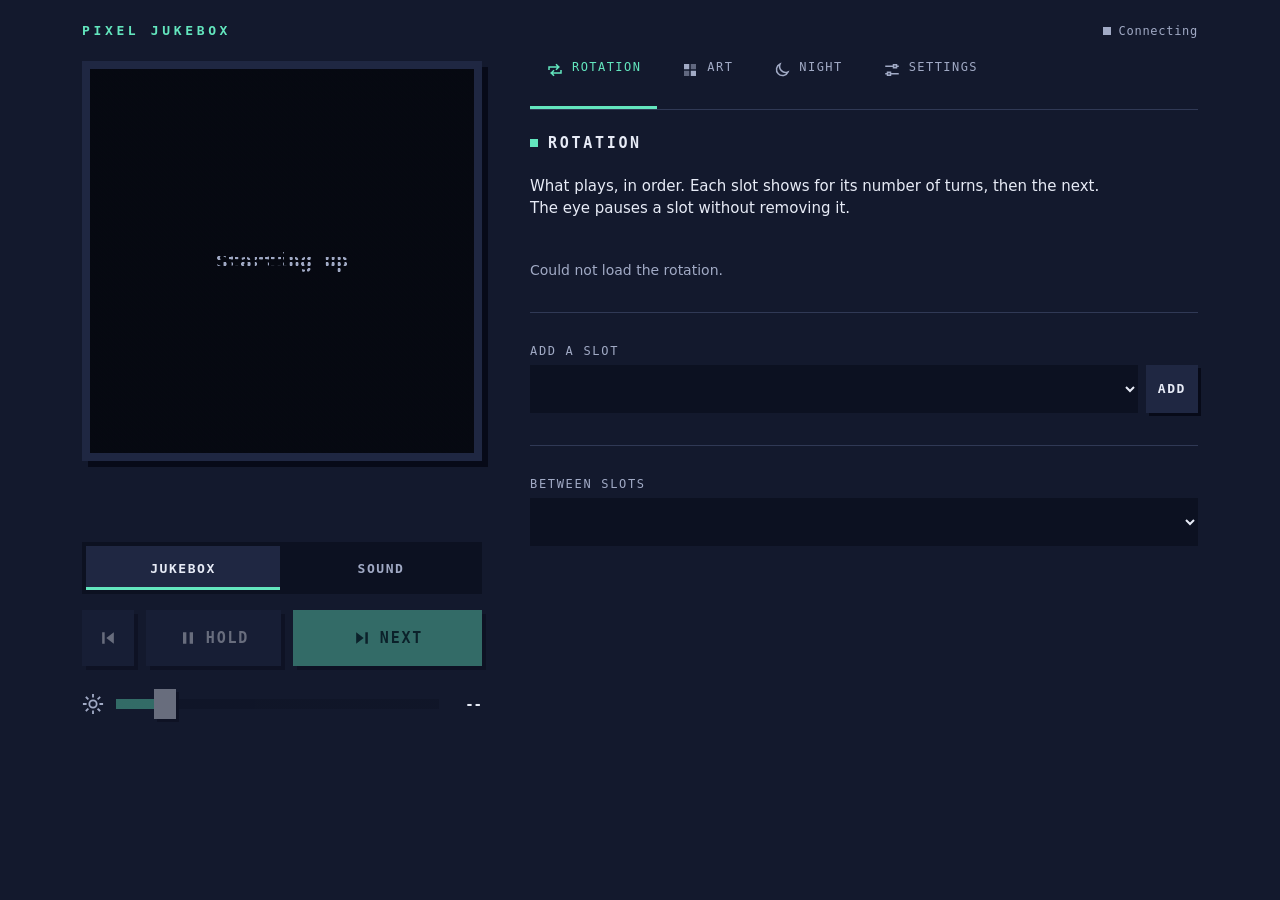
==== commit 67d19d68: "Clearer sections on the control page; version 1.0.0, the first MVP Layout pass (impeccable): section" ====
--- a/web/index.html
+++ b/web/index.html
@@ -5,16 +5,17 @@
 <meta name="viewport" content="width=device-width,initial-scale=1,viewport-fit=cover">
 <meta name="theme-color" content="#141a2e">
 <title>Pixel Jukebox</title>
+<link rel="icon" type="image/png" href="/favicon.png">
 <style>
 :root{
   --bg:oklch(0.22 0.04 270);--panel:oklch(0.28 0.05 270);--edge:oklch(0.15 0.03 270);
   --ink:oklch(0.94 0.015 270);--dim:oklch(0.74 0.04 270);
   --accent:oklch(0.84 0.13 170);--accent-ink:oklch(0.27 0.05 180);
   --held:oklch(0.58 0.2 355);--led:oklch(0.14 0.02 270);
-  --sunk:oklch(0.18 0.035 270);--line:oklch(0.31 0.045 270);
+  --sunk:oklch(0.18 0.035 270);--line:oklch(0.35 0.05 270);
   --mono:ui-monospace,"Cascadia Mono","SF Mono",Menlo,Consolas,monospace;
   --sans:system-ui,-apple-system,"Segoe UI",sans-serif;
-  --s1:4px;--s2:8px;--s3:12px;--s4:16px;--s5:24px;--s6:32px;--s7:48px;
+  --s1:4px;--s2:8px;--s3:12px;--s4:16px;--s45:20px;--s5:24px;--s6:32px;--s7:48px;
   --tabbar:64px;
   --ease:cubic-bezier(.22,1,.36,1);
 }
@@ -24,7 +25,8 @@
 body{margin:0;min-height:100dvh;background:var(--bg);color:var(--ink);font:16px/1.45 var(--sans)}
 :focus-visible{outline:3px solid var(--accent);outline-offset:3px}
 button,select,input{font:inherit;color:inherit}
-h2{margin:0;font:700 13px/1 var(--mono);letter-spacing:.16em;text-transform:uppercase;color:var(--dim)}
+h2{display:flex;align-items:center;gap:10px;margin:0;font:700 15px/1.2 var(--mono);letter-spacing:.18em;text-transform:uppercase;color:var(--ink)}
+h2::before{content:"";flex:none;width:8px;height:8px;background:var(--accent)}
 p{margin:0}
 
 /* ---- frame ------------------------------------------------------------------ */
@@ -41,11 +43,20 @@
 
 /* ---- panels ----------------------------------------------------------------- */
 .panel{display:none}
-.panel.on{display:grid;align-content:start;gap:var(--s5);animation:in 180ms var(--ease)}
+.panel.on{display:grid;align-content:start;gap:var(--s6);animation:in 180ms var(--ease)}
 @keyframes in{from{opacity:0}to{opacity:1}}
-.section{display:grid;gap:var(--s3)}
-.section+.section{padding-top:var(--s5);border-top:1px solid var(--line)}
-.note{min-height:1.4em;font:12px/1.5 var(--mono);color:var(--dim)}
+.section{display:grid;gap:var(--s45)}
+.section>h2{margin-bottom:var(--s1)}
+.section+.section{padding-top:var(--s6);border-top:1px solid var(--line)}
+h3{margin:0;font:700 12px/1 var(--mono);letter-spacing:.14em;text-transform:uppercase;color:var(--dim)}
+details.adv>summary{display:flex;align-items:center;justify-content:space-between;gap:var(--s3);min-height:44px;cursor:pointer;list-style:none}
+details.adv>summary .what{gap:var(--s2)}
+details.adv[open]>summary{margin-bottom:var(--s2)}
+details.adv>summary::-webkit-details-marker{display:none}
+details.adv .chev{width:20px;height:20px;flex:none;transform:rotate(180deg);transition:transform .2s cubic-bezier(.25,1,.5,1)}
+details.adv[open] .chev{transform:none}
+details.adv .sub{display:grid;gap:var(--s4);padding-top:var(--s5);margin-top:var(--s2);border-top:1px solid var(--line)}
+.note{min-height:1.4em;max-width:62ch;font:14px/1.45 var(--sans);color:var(--dim)}
 .lead{max-width:62ch;font-size:15px;line-height:1.45}
 
 /* ---- now playing ------------------------------------------------------------ */
@@ -63,6 +74,8 @@
 .lost .led img{opacity:.35}
 .meta{display:flex;align-items:flex-start;justify-content:space-between;gap:var(--s3)}
 .meta>div{min-width:0}
+.meta .acts{display:flex;gap:var(--s2);flex:none}
+a.heart{color:inherit}
 .who{font-size:24px;font-weight:700;line-height:1.15;overflow-wrap:anywhere}
 .sub{margin-top:var(--s1);font:13px/1.35 var(--mono);color:var(--dim)}
 
@@ -112,11 +125,17 @@
 select,input[type=text],input[type=time],input[type=password]{width:100%;min-height:48px;padding:0 var(--s3);border:0;border-radius:0;background:var(--sunk);font-size:16px;color-scheme:dark}
 input::placeholder{color:var(--dim)}
 .field{display:grid;gap:var(--s2)}
+.wxfind{display:grid;grid-template-columns:minmax(0,1fr) auto;gap:var(--s2)}
+label.custom{display:flex;align-items:center;gap:var(--s3);cursor:pointer}
+label.custom input{width:56px;height:44px;padding:0;border:0;background:none;cursor:pointer}
+label.custom[hidden]{display:none}
+select.secs{width:auto;min-height:32px;padding:0 var(--s2);margin-left:var(--s1);font-size:14px;vertical-align:middle}
+.note a{color:var(--accent);text-underline-offset:3px}
 .field>label{font:12px/1 var(--mono);letter-spacing:.14em;text-transform:uppercase;color:var(--dim)}
 .row{display:flex;align-items:center;justify-content:space-between;gap:var(--s4);min-height:48px}
 .what{display:grid;gap:2px;min-width:0}
 .what b{font-weight:600}
-.what small{font:12px/1.35 var(--mono);color:var(--dim)}
+.what small{font:14px/1.4 var(--sans);color:var(--dim)}
 .switch{position:relative;flex:none;width:60px;height:34px;padding:0;border:0;border-radius:0;cursor:pointer;background:var(--sunk);
   box-shadow:inset 0 0 0 2px var(--line);transition:background-color 150ms}
 .switch::after{content:"";position:absolute;top:5px;left:5px;width:24px;height:24px;background:var(--dim);
@@ -160,11 +179,11 @@
   padding:var(--s3) var(--s4);background:var(--panel);box-shadow:0 0 0 1px var(--line),4px 4px 0 var(--edge)}
 .pick .what{grid-area:what}
 .pick .what b{overflow:hidden;text-overflow:ellipsis;white-space:nowrap}
-.pick .acts{grid-area:acts;display:grid;grid-template-columns:1fr 1fr;gap:var(--s2)}
+.pick .acts{grid-area:acts;display:grid;grid-auto-flow:column;grid-auto-columns:1fr;gap:var(--s2)}
 .pick .icon{grid-area:shut;align-self:start}
 @media (min-width:600px){
   .pick{grid-template-columns:minmax(0,1fr) auto auto;grid-template-areas:"what acts shut";align-items:center}
-  .pick .acts{grid-template-columns:auto auto}
+  .pick .acts{grid-auto-columns:auto}
 }
 
 /* ---- mini-player and tab bar (phone) --------------------------------------------- */
@@ -211,7 +230,8 @@
 .locked .app{display:none}
 .locked .gate{display:grid}
 .gate .mark{padding:var(--s3) 0 var(--s5)}
-.gate .title{margin:0;font:700 26px/1.15 var(--sans);letter-spacing:0;text-transform:none;color:var(--ink)}
+.gate .title{display:block;margin:0;font:700 26px/1.15 var(--sans);letter-spacing:0;text-transform:none;color:var(--ink)}
+.gate .title::before{display:none}
 .gate form{display:grid;gap:var(--s4);margin-top:var(--s2)}
 .gate .key{width:100%}
 input.pin{font:700 22px/1 var(--mono);letter-spacing:.3em}
@@ -242,6 +262,7 @@
     <symbol id="i-up" viewBox="0 0 24 24" fill="none" stroke="currentColor" stroke-width="2" stroke-linecap="square"><path d="M12 19V6M6 11l6-6 6 6"/></symbol>
     <symbol id="i-minus" viewBox="0 0 24 24" fill="none" stroke="currentColor" stroke-width="2.5"><path d="M6 12h12"/></symbol>
     <symbol id="i-plus" viewBox="0 0 24 24" fill="none" stroke="currentColor" stroke-width="2.5"><path d="M6 12h12M12 6v12"/></symbol>
+    <symbol id="i-out" viewBox="0 0 24 24" fill="none" stroke="currentColor" stroke-width="2" stroke-linecap="square"><path d="M13 5h6v6M19 5l-8 8M17 14v5H5V7h5"/></symbol>
     <symbol id="i-x" viewBox="0 0 24 24" fill="none" stroke="currentColor" stroke-width="2.5"><path d="M6 6l12 12M18 6L6 18"/></symbol>
   </defs>
 </svg>
@@ -289,7 +310,10 @@
         <p class="who" id="who">&nbsp;</p>
         <p class="sub" id="sub">&nbsp;</p>
       </div>
-      <button class="icon heart" id="like" aria-pressed="false" aria-label="Like on Makapix" hidden><svg aria-hidden="true"><use id="likeicon" href="#i-heart"/></svg></button>
+      <span class="acts">
+        <a class="icon heart" id="open" target="_blank" rel="noopener" aria-label="Open on makapix.club" title="Open on makapix.club" hidden><svg aria-hidden="true"><use href="#i-out"/></svg></a>
+        <button class="icon heart" id="like" aria-pressed="false" aria-label="Like on Makapix" hidden><svg aria-hidden="true"><use id="likeicon" href="#i-heart"/></svg></button>
+      </span>
     </div>
     <div class="seg" role="group" aria-label="Mode">
       <button id="mrot" aria-pressed="true" disabled>Jukebox</button>
@@ -387,6 +411,7 @@
       <span class="what"><b id="pwho">&nbsp;</b><small id="psub">&nbsp;</small></span>
       <span class="acts">
         <button class="key small go" id="pshow">Show now</button>
+        <a class="key small" id="popen" target="_blank" rel="noopener" aria-label="Open on makapix.club" hidden>Makapix</a>
         <button class="key small" id="pdrop">Remove</button>
       </span>
       <button class="icon" id="pclose" aria-label="Close"><svg aria-hidden="true"><use href="#i-x"/></svg></button>
@@ -465,6 +490,71 @@
       </div>
       <dl class="facts" id="mkfacts"></dl>
       <p class="note" id="viewsnote" role="status"></p>
+    </div>
+    <div class="section">
+      <h2>Clock</h2>
+      <div class="field">
+        <label for="cktz">Time zone</label>
+        <select id="cktz"></select>
+        <p class="note" id="cktzhint" hidden><span id="cktzhinttext"></span> <button class="key small" id="cktzuse">Use it</button></p>
+      </div>
+      <div class="field">
+        <span class="cap" id="ckstylelabel">Style</span>
+        <div class="chips" id="ckstyle" role="group" aria-labelledby="ckstylelabel">
+          <button data-v="digital" aria-pressed="false">Digital</button><button data-v="big" aria-pressed="false">Big</button><button data-v="analog" aria-pressed="false">Analog</button>
+        </div>
+      </div>
+      <div class="field">
+        <span class="cap" id="ckhourslabel">Hours</span>
+        <div class="chips" id="ckhours" role="group" aria-labelledby="ckhourslabel">
+          <button data-v="12" aria-pressed="false">12-hour</button><button data-v="24" aria-pressed="false">24-hour</button>
+        </div>
+      </div>
+      <div class="field">
+        <span class="cap" id="ckdatelabel">Date</span>
+        <div class="chips" id="ckdate" role="group" aria-labelledby="ckdatelabel">
+          <button data-v="off" aria-pressed="false">None</button><button data-v="weekday" aria-pressed="false">Thu Oct 22</button><button data-v="daymonth" aria-pressed="false">22 Oct</button><button data-v="numeric" aria-pressed="false">10/22</button>
+        </div>
+      </div>
+      <div class="field">
+        <span class="cap" id="ckcolorlabel">Color</span>
+        <div class="chips" id="ckcolor" role="group" aria-labelledby="ckcolorlabel">
+          <button data-v="white" aria-pressed="false">White</button><button data-v="amber" aria-pressed="false">Amber</button><button data-v="mint" aria-pressed="false">Mint</button><button data-v="timeofday" aria-pressed="false">Time of day</button><button data-v="custom" aria-pressed="false">Custom</button>
+        </div>
+        <label class="custom" id="ckcustombox" hidden><input id="ckcustom" type="color" value="#ff8000"> <span>Pick the custom color</span></label>
+        <p class="note">Time of day: dim red at night, orange at dawn, white at midday, amber in the evening.</p>
+      </div>
+      <div class="row">
+        <span class="what" id="cksecondslabel"><b>Seconds</b><small>Shows the seconds ticking</small></span>
+        <button class="switch" id="ckseconds" role="switch" aria-checked="false" aria-labelledby="cksecondslabel"></button>
+      </div>
+      <div><button class="key small" id="ckshow">Show on panel</button></div>
+      <p class="note" id="cknote" role="status"></p>
+    </div>
+    <div class="section">
+      <h2>Weather</h2>
+      <p class="lead" id="wxlead" role="status">&nbsp;</p>
+      <div class="field">
+        <label for="wxq">Town</label>
+        <div class="wxfind"><input id="wxq" type="text" autocomplete="off" placeholder="Search for your town" maxlength="60"><button class="key small" id="wxfind">Find</button></div>
+        <div class="chips" id="wxplaces" role="group" aria-label="Matching towns"></div>
+      </div>
+      <div class="field">
+        <span class="cap" id="wxunitslabel">Units</span>
+        <div class="chips" id="wxunits" role="group" aria-labelledby="wxunitslabel">
+          <button data-units="f" aria-pressed="false">°F</button><button data-units="c" aria-pressed="false">°C</button>
+        </div>
+      </div>
+      <div class="field">
+        <label for="wxrefresh">Check every</label>
+        <select id="wxrefresh"></select>
+      </div>
+      <div class="field">
+        <label for="wxkey">WeatherAPI.com key</label>
+        <div class="wxfind"><input id="wxkey" type="password" autocomplete="off" spellcheck="false" maxlength="64"><button class="key small" id="wxkeysave">Save key</button></div>
+      </div>
+      <p class="note" id="wxnote" role="status"></p>
+      <p class="note"><a href="https://www.weatherapi.com/" target="_blank" rel="noopener" title="Free Weather API">Weather by WeatherAPI.com</a></p>
     </div>
     <div class="section">
       <h2>PIN</h2>
@@ -491,28 +581,37 @@
       <p class="lead" id="wifinote">&nbsp;</p>
       <div><button class="key small" id="wifi">Change Wi-Fi</button></div>
     </div>
-    <div class="section">
-      <h2>Firmware</h2>
-      <p class="lead" id="fwlead">&nbsp;</p>
-      <div class="pinkeys">
-        <label class="key small" for="fwfile">Choose firmware.bin</label>
-        <input id="fwfile" type="file" accept=".bin,application/octet-stream" hidden>
-        <button class="key small go" id="fwgo" disabled>Update</button>
-      </div>
-      <div class="bar" id="fwbar" hidden><i id="fwfill"></i></div>
-      <p class="note" id="fwnote" role="status">Build with pio run, then pick .pio/build/waveshare-s3-rgb-matrix/firmware.bin.</p>
-    </div>
-    <div class="section">
-      <h2>Card</h2>
-      <dl class="facts" id="cardfacts"></dl>
-      <p class="note" id="cardnote" role="status"></p>
-    </div>
-    <div class="section">
-      <h2>Device</h2>
-      <dl class="facts" id="devfacts"></dl>
-      <div><button class="key small" id="restart">Restart panel</button></div>
-      <p class="note" id="devnote" role="status"></p>
-    </div>
+    <details class="section adv" id="adv">
+      <summary><span class="what"><h2>Advanced</h2><small>Firmware, card, device details, restart and reset</small></span><svg class="chev" aria-hidden="true"><use href="#i-up"/></svg></summary>
+      <div class="sub">
+        <h3>Firmware</h3>
+        <p class="lead" id="fwlead">&nbsp;</p>
+        <div class="pinkeys">
+          <label class="key small" for="fwfile">Choose firmware.bin</label>
+          <input id="fwfile" type="file" accept=".bin,application/octet-stream" hidden>
+          <button class="key small go" id="fwgo" disabled>Update</button>
+        </div>
+        <div class="bar" id="fwbar" hidden><i id="fwfill"></i></div>
+        <p class="note" id="fwnote" role="status">Build with pio run, then pick .pio/build/waveshare-s3-rgb-matrix/firmware.bin.</p>
+      </div>
+      <div class="sub">
+        <h3>Card</h3>
+        <dl class="facts" id="cardfacts"></dl>
+        <p class="note" id="cardnote" role="status"></p>
+      </div>
+      <div class="sub">
+        <h3>Device</h3>
+        <dl class="facts" id="devfacts"></dl>
+        <div><button class="key small" id="restart">Restart panel</button></div>
+        <p class="note" id="devnote" role="status"></p>
+      </div>
+      <div class="sub">
+        <h3>Reset</h3>
+        <p class="lead">Puts every setting back to how it was on a new panel: the rotation, clock, weather and its key, night schedule, display, PIN and the Makapix link (the panel shows a new code to link it again). Wi-Fi and everything on the card stay.</p>
+        <div><button class="key small" id="reset">Reset all settings</button></div>
+        <p class="note" id="resetnote" role="status"></p>
+      </div>
+    </details>
   </section>
 </div>
 
@@ -549,7 +648,7 @@
 const TABS=['now','rot','art','night','set'];
 const wide=matchMedia('(min-width:900px)');
 let tab='now';
-const loaders={rot:()=>{loadRot();loadTrans();},art:()=>loadArtTab(),night:()=>loadNight(),set:()=>{loadMk();loadPin();loadFw();loadCard();loadTests();showDevice();}};
+const loaders={rot:()=>{loadRot();loadTrans();},art:()=>loadArtTab(),night:()=>loadNight(),set:()=>{loadMk();loadClock();loadWeather();loadPin();loadFw();loadCard();loadTests();showDevice();}};
 function showTab(name,focus){
   if(!TABS.includes(name))name='now';
   if(wide.matches&&name=='now')name=store.get('jukebox.tab')||'rot';
@@ -612,8 +711,11 @@
     sub='Makapix post '+art.postId+(art.source=='card'?', from the card':art.channel&&art.channel!='Everything'?' · '+art.channel:'');
   }else if(night.panel=='off'){text='Off for the night';who='Night';sub='Next wakes it for a while';}
   else if(st.mode=='sound'){const v=(vizList.find(x=>x.name==st.visualizer)||{label:'Sound'}).label;text=v;who=v;sub='Listening to the room';}
+  else if(slot=='weather'){const w=st.weather||{};who='Weather';
+    text=w.temperature==null?'No data':Math.round(w.temperature)+'°'+(w.units=='c'?'C':'F');
+    sub=(w.condition?w.condition+' · ':'')+(w.place||'');}
   else if(slot=='test'){text='Test pattern';who='Test pattern';sub='Back to art in Settings, or Next';}
-  else if(slot=='clock'){text=new Date().toLocaleTimeString([],{hour:'numeric',minute:'2-digit'}).replace(/\s?[AP]M/i,'');who='Clock';sub=night.panel=='clock'?'Clock only, for the night':'Back to the art in a moment';}
+  else if(slot=='clock'){text=new Date().toLocaleTimeString([],{hour:ck&&ck.hours==24?'2-digit':'numeric',minute:'2-digit',hour12:!(ck&&ck.hours==24)}).replace(/\s?[AP]M/i,'');who='Clock';sub=night.panel=='clock'?'Clock only, for the night':'Back to the art in a moment';}
   else if(slot=='makapix'){text='Code on the panel';who='Waiting to be linked';sub='Enter the code at makapix.club';}
   else{text='Between pieces';}
   setImg($('art'),art?artSrc(art):'');setImg($('mart'),art?artSrc(art):'');
@@ -623,6 +725,8 @@
   $('sub').textContent=$('msub').textContent=sub;
 
   const like=$('like');like.hidden=!art||!!art.upload||!!art.starter; // neither is on Makapix
+  // Art saved to the card before its page was known has no link.
+  const open=$('open');open.hidden=!(art&&art.pageUrl);if(art&&art.pageUrl)open.href=art.pageUrl;
   const ovr=st.channelOverride;
   $('ovr').hidden=!ovr;
   if(ovr){
@@ -752,6 +856,7 @@
 const copy=()=>rot.rotation.map(r=>{
   const e={slot:r.slot,turns:r.turns,enabled:r.enabled!==false};
   if(r.slot=='makapix')e.channel=r.channel;
+  if(r.seconds)e.seconds=r.seconds;
   return e;
 });
 async function loadRot(){
@@ -776,6 +881,17 @@
     const nm=document.createElement('span');nm.className='nm';
     const b=document.createElement('b');b.textContent=name;
     const sm=document.createElement('small');sm.textContent=(on?'':'Paused · ')+r.turns+' × '+a.turn;
+    if(a.seconds){
+      // A timed slot: the length of a turn, chosen here.
+      sm.textContent=(on?'':'Paused · ')+r.turns+' × ';
+      const sel=document.createElement('select');sel.className='secs';sel.dataset.k=i+':s';
+      sel.setAttribute('aria-label','Seconds per turn for '+name);
+      [5,10,15,20,30,45,60].filter(v=>v>=a.seconds.min&&v<=a.seconds.max).forEach(v=>sel.add(new Option(v+' s',v)));
+      if(![...sel.options].some(o=>+o.value==r.seconds))sel.add(new Option(r.seconds+' s',r.seconds));
+      sel.value=r.seconds||a.seconds.default;
+      sel.onchange=()=>{const l=copy();l[i].seconds=+sel.value;saveRot(l);};
+      sm.appendChild(sel);
+    }
     nm.append(b,sm);
     if(r.problem&&on){const bad=document.createElement('small');bad.className='bad';bad.textContent='Skipped: '+r.problem;nm.appendChild(bad);}
     const tools=document.createElement('span');tools.className='tools';
@@ -823,7 +939,7 @@
 }
 $('add').onclick=()=>{
   const o=picked(),l=copy();
-  if(o.value!='makapix'){l.push({slot:o.value,turns:1});saveRot(l);return;}
+  if(o.value!='makapix'){l.push({slot:o.value,turns:1});saveRot(l);return;} // timed slots get the default seconds
   let channel=o.dataset.type;
   if(o.dataset.needs){
     const v=$('chval').value.trim().replace(/^[@#]/,'');
@@ -947,6 +1063,7 @@
   $('pwho').textContent=a.owner?'@'+a.owner:'Unknown artist';
   $('psub').textContent='Makapix post '+a.postId+', '+size(a.bytes);
   $('pick').hidden=false;$('pdrop').hidden=false;
+  $('popen').hidden=!a.pageUrl;if(a.pageUrl)$('popen').href=a.pageUrl;
   $('pshow').disabled=$('pdrop').disabled=false;
 }
 function unpickArt(){
@@ -1016,7 +1133,7 @@
   b.querySelector('img').src=API+'/starter/'+p.id+'.gif';
   $('pwho').textContent=p.title;
   $('psub').textContent=p.credit;
-  $('pick').hidden=false;$('pdrop').hidden=true; // part of the firmware: nothing to remove
+  $('pick').hidden=false;$('pdrop').hidden=true;$('popen').hidden=true; // part of the firmware: nothing to remove
   $('pshow').disabled=false;
 }
 $('stplay').onclick=async()=>{
@@ -1061,7 +1178,7 @@
   b.setAttribute('aria-pressed','true');
   $('pwho').textContent=u.name;
   $('psub').textContent='Your upload, '+u.width+' × '+u.height+', '+size(u.bytes);
-  $('pick').hidden=false;$('pdrop').hidden=false;
+  $('pick').hidden=false;$('pdrop').hidden=false;$('popen').hidden=true;
   $('pshow').disabled=$('pdrop').disabled=false;
 }
 async function dropUpload(){
@@ -1235,6 +1352,12 @@
   $('wifinote').textContent='Join the Pixel-Jukebox network on your phone to choose a new network.';
   call('POST','/wifi/setup').catch(()=>{});
 });
+twoTap($('reset'),'Tap again to reset everything',()=>{},done=>{
+  $('reset').textContent='Resetting';
+  $('resetnote').textContent='Settings reset. The panel is restarting and will show a new Makapix code; this page reconnects by itself.';
+  call('POST','/reset',{confirm:'reset'}).catch(()=>{});
+  setTimeout(()=>{done();$('resetnote').textContent='';location.reload();},15000);
+});
 twoTap($('restart'),'Tap again to restart',()=>{},done=>{
   $('restart').textContent='Restarting';
   $('devnote').textContent='The panel is restarting. This page reconnects by itself.';
@@ -1257,6 +1380,113 @@
   }catch(e){}
 }
 $('testoff').onclick=async()=>{shownTest='';try{await call('DELETE','/test');}catch(e){}clearTimeout(timer);timer=setTimeout(poll,400);};
+
+/* ---- the clock --------------------------------------------------------------------- */
+let ck=null;
+function showClock(){
+  if(!ck)return;
+  const pick=(id,v)=>$(id).querySelectorAll('button').forEach(b=>b.setAttribute('aria-pressed',b.dataset.v==String(v)));
+  pick('ckstyle',ck.style);pick('ckhours',ck.hours);pick('ckdate',ck.date);pick('ckcolor',ck.color);
+  $('ckcustombox').hidden=ck.color!='custom';
+  if(ck.customColor&&document.activeElement!=$('ckcustom'))$('ckcustom').value=ck.customColor;
+  $('ckseconds').setAttribute('aria-checked',ck.seconds);
+  const tz=$('cktz');
+  if(!tz.options.length&&ck.choices&&ck.choices.timezone){
+    ck.choices.timezone.forEach(z=>tz.add(new Option(z.label,z.name)));
+  }
+  tz.value=ck.timezone;
+  tzHint();
+  // An analog dial has no 12 or 24 hours.
+  $('ckhours').querySelectorAll('button').forEach(b=>b.disabled=ck.style=='analog');
+}
+// The weather town's zone, offered when the clock is set to another.
+function tzHint(){
+  const town=wx&&wx.reading&&wx.reading.timezone,zones=ck&&ck.choices&&ck.choices.timezone||[];
+  const z=town&&ck&&town!=ck.timezone&&zones.find(x=>x.name==town);
+  $('cktzhint').hidden=!z;
+  if(z)$('cktzhinttext').textContent='Your weather town is in '+z.label+'.';
+}
+$('cktz').onchange=()=>putClock({timezone:$('cktz').value});
+$('cktzuse').onclick=()=>putClock({timezone:wx.reading.timezone});
+async function loadClock(){
+  try{ck=await call('GET','/clock');showClock();}catch(e){$('cknote').textContent='Could not read the clock settings.';}
+}
+async function putClock(change){
+  Object.assign(ck||{},change);showClock();$('cknote').textContent='';
+  try{ck=await call('PUT','/clock',change);showClock();}
+  catch(e){$('cknote').textContent=e.reason?'Not saved: '+e.reason+'.':'Could not save. Try again.';loadClock();}
+}
+[['ckstyle','style',v=>v],['ckhours','hours',v=>+v],['ckdate','date',v=>v],['ckcolor','color',v=>v]].forEach(([id,key,conv])=>
+  $(id).querySelectorAll('button').forEach(b=>b.onclick=()=>putClock({[key]:conv(b.dataset.v)})));
+// The picker sends on every change; the panel redraws on its next tick, so this stays light.
+let customTimer=0;
+$('ckcustom').oninput=()=>{clearTimeout(customTimer);customTimer=setTimeout(()=>putClock({color:'custom',customColor:$('ckcustom').value}),250);};
+$('ckseconds').onclick=()=>putClock({seconds:$('ckseconds').getAttribute('aria-checked')!='true'});
+$('ckshow').onclick=async()=>{
+  try{await call('POST','/clock/show');$('cknote').textContent='On the panel now, for one turn.';clearTimeout(timer);timer=setTimeout(poll,1500);}
+  catch(e){$('cknote').textContent='Could not reach the panel. Try again.';}
+};
+
+/* ---- the weather ------------------------------------------------------------------- */
+let wx=null;
+function placeName(p){return p.name+(p.region?', '+p.region:p.country?', '+p.country:'');}
+function showWeather(){
+  if(!wx)return;
+  const r=wx.reading;
+  let lead;
+  if(!wx.keySet)lead='Add a free WeatherAPI.com key below to show the weather.';
+  else if(!wx.place)lead='Search for your town below.';
+  else if(r){
+    const t=Math.round(wx.units=='c'?r.tempC:r.tempF);
+    const age=r.ageSeconds<90?'just now':Math.round(r.ageSeconds/60)+' min ago';
+    lead=placeName(wx.place)+': '+t+'°'+wx.units.toUpperCase()+', '+r.condition.toLowerCase()+', checked '+age+'.';
+  }else lead=placeName(wx.place)+': '+(wx.problem?'no reading, '+wx.problem+'.':wx.inRotation?'checking…':'no reading yet.');
+  if(wx.keySet&&wx.place&&!wx.inRotation)lead+=' Add a Weather slot in Rotation to show it on the panel.';
+  $('wxlead').textContent=lead;
+  $('wxunits').querySelectorAll('button').forEach(b=>b.setAttribute('aria-pressed',b.dataset.units==wx.units));
+  const sel=$('wxrefresh');
+  if(!sel.options.length){
+    [15,20,30,45,60].filter(m=>m>=wx.refreshMin&&m<=wx.refreshMax).forEach(m=>{
+      const o=document.createElement('option');o.value=m;o.textContent=m+' minutes';sel.appendChild(o);
+    });
+  }
+  sel.value=wx.refreshMinutes;
+  tzHint();
+  $('wxkey').placeholder=wx.keySource=='settings'?'Saved (hidden)':wx.keySource=='build'?'Using the key built into the firmware':'Paste your key';
+}
+async function loadWeather(){
+  try{wx=await call('GET','/weather');showWeather();}
+  catch(e){$('wxlead').textContent='Could not read the weather settings.';}
+}
+async function putWeather(change,done){
+  $('wxnote').textContent='';
+  try{wx=await call('PUT','/weather',change);showWeather();if(done)$('wxnote').textContent=done;
+    setTimeout(loadWeather,4000);} // a new town or key is checked at once
+  catch(e){$('wxnote').textContent=e.reason?'Not saved: '+e.reason+'.':'Could not save. Try again.';}
+}
+async function findTown(){
+  const q=$('wxq').value.trim(),list=$('wxplaces');
+  if(q.length<2){$('wxnote').textContent='Type at least two letters.';return;}
+  list.textContent='';$('wxnote').textContent='Searching…';$('wxfind').disabled=true;
+  try{
+    const r=await call('GET','/weather/search?q='+encodeURIComponent(q));
+    $('wxnote').textContent=r.places.length?'Tap your town.':'No towns found. Try another spelling.';
+    r.places.forEach(p=>{
+      const b=document.createElement('button');b.textContent=placeName(p);b.setAttribute('aria-pressed','false');
+      b.onclick=()=>{list.textContent='';$('wxq').value='';putWeather({place:p},'Saved. Checking the weather there now.');};
+      list.appendChild(b);
+    });
+  }catch(e){$('wxnote').textContent=e.reason?'Search failed: '+e.reason+'.':'Search failed. Try again.';}
+  $('wxfind').disabled=false;
+}
+$('wxfind').onclick=findTown;
+$('wxq').onkeydown=e=>{if(e.key=='Enter'){e.preventDefault();findTown();}};
+$('wxunits').querySelectorAll('button').forEach(b=>b.onclick=()=>putWeather({units:b.dataset.units}));
+$('wxrefresh').onchange=()=>putWeather({refreshMinutes:+$('wxrefresh').value},'Saved.');
+$('wxkeysave').onclick=()=>{
+  const k=$('wxkey').value.trim();
+  putWeather({key:k},k?'Key saved. Checking it now.':'Key removed.');$('wxkey').value='';
+};
 
 /* ---- the PIN ---------------------------------------------------------------------- */
 // The page itself is open; the API answers 401 until this browser signs in.
